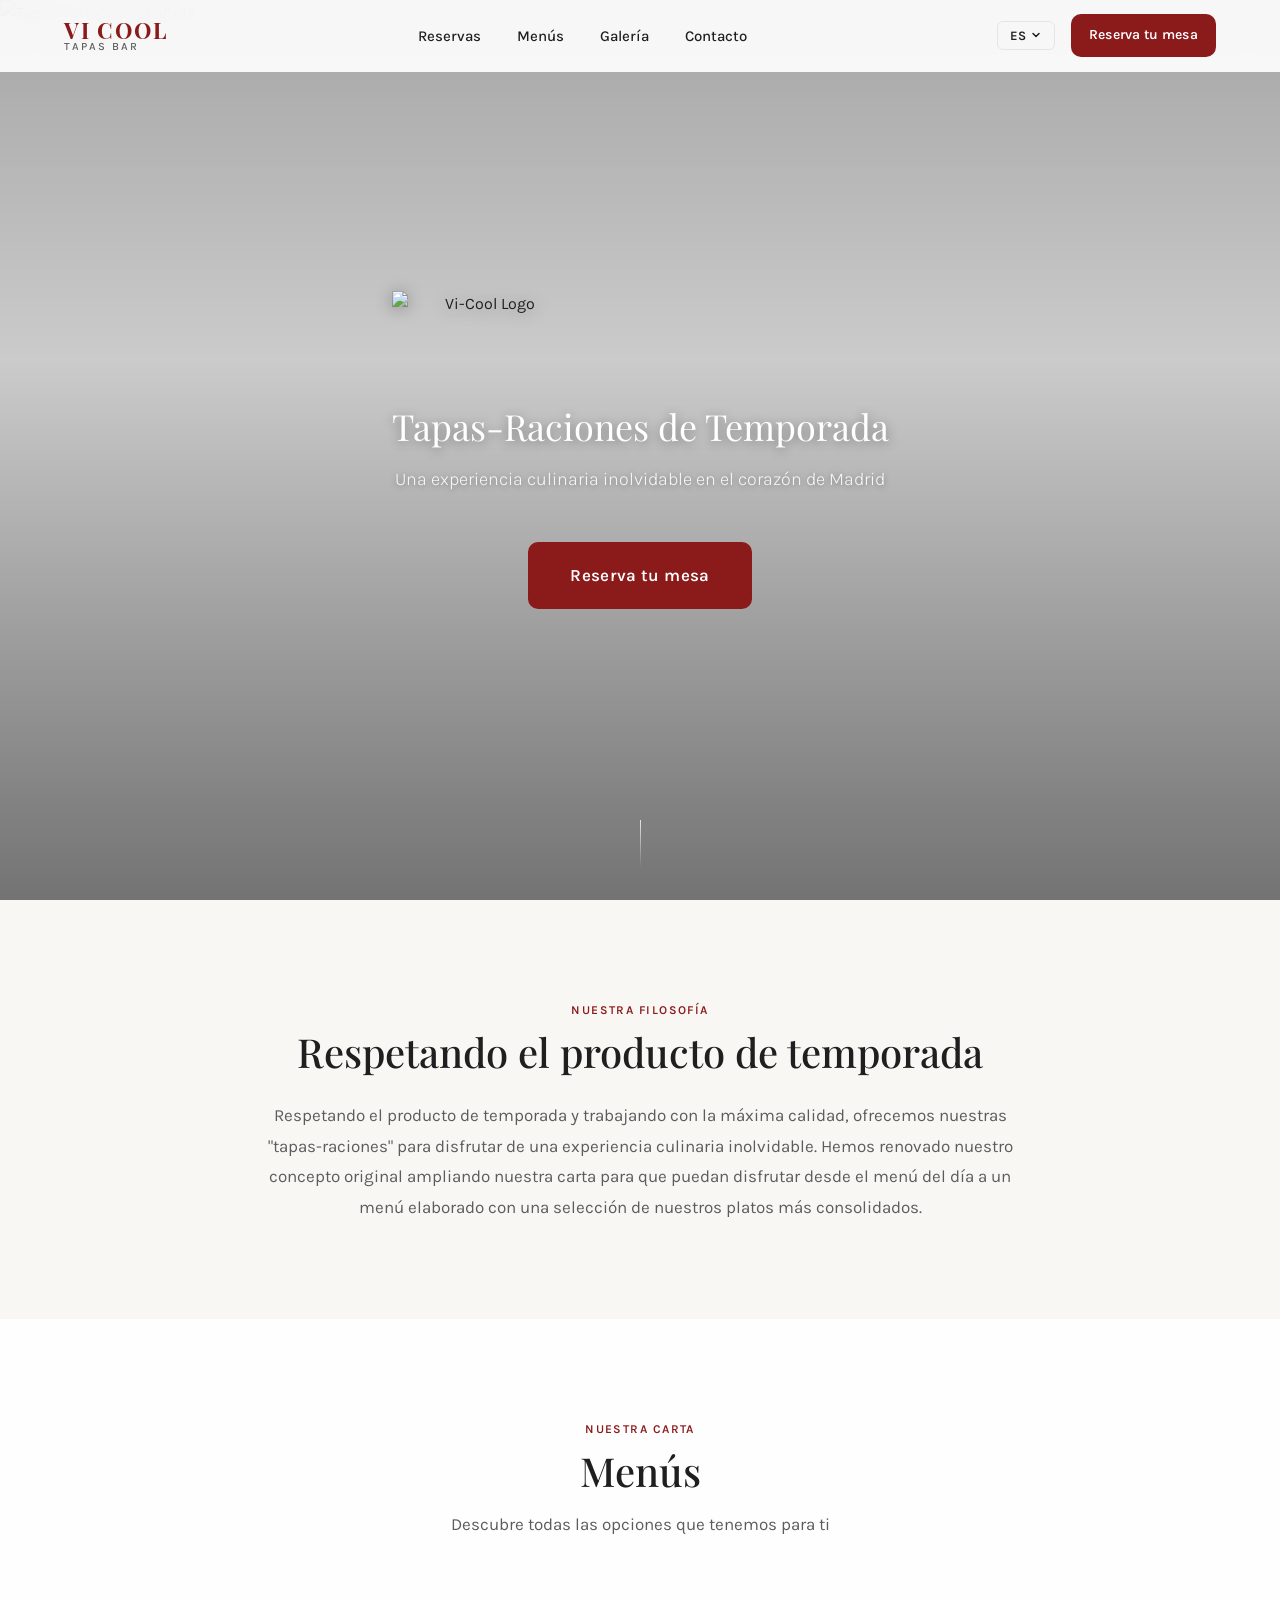
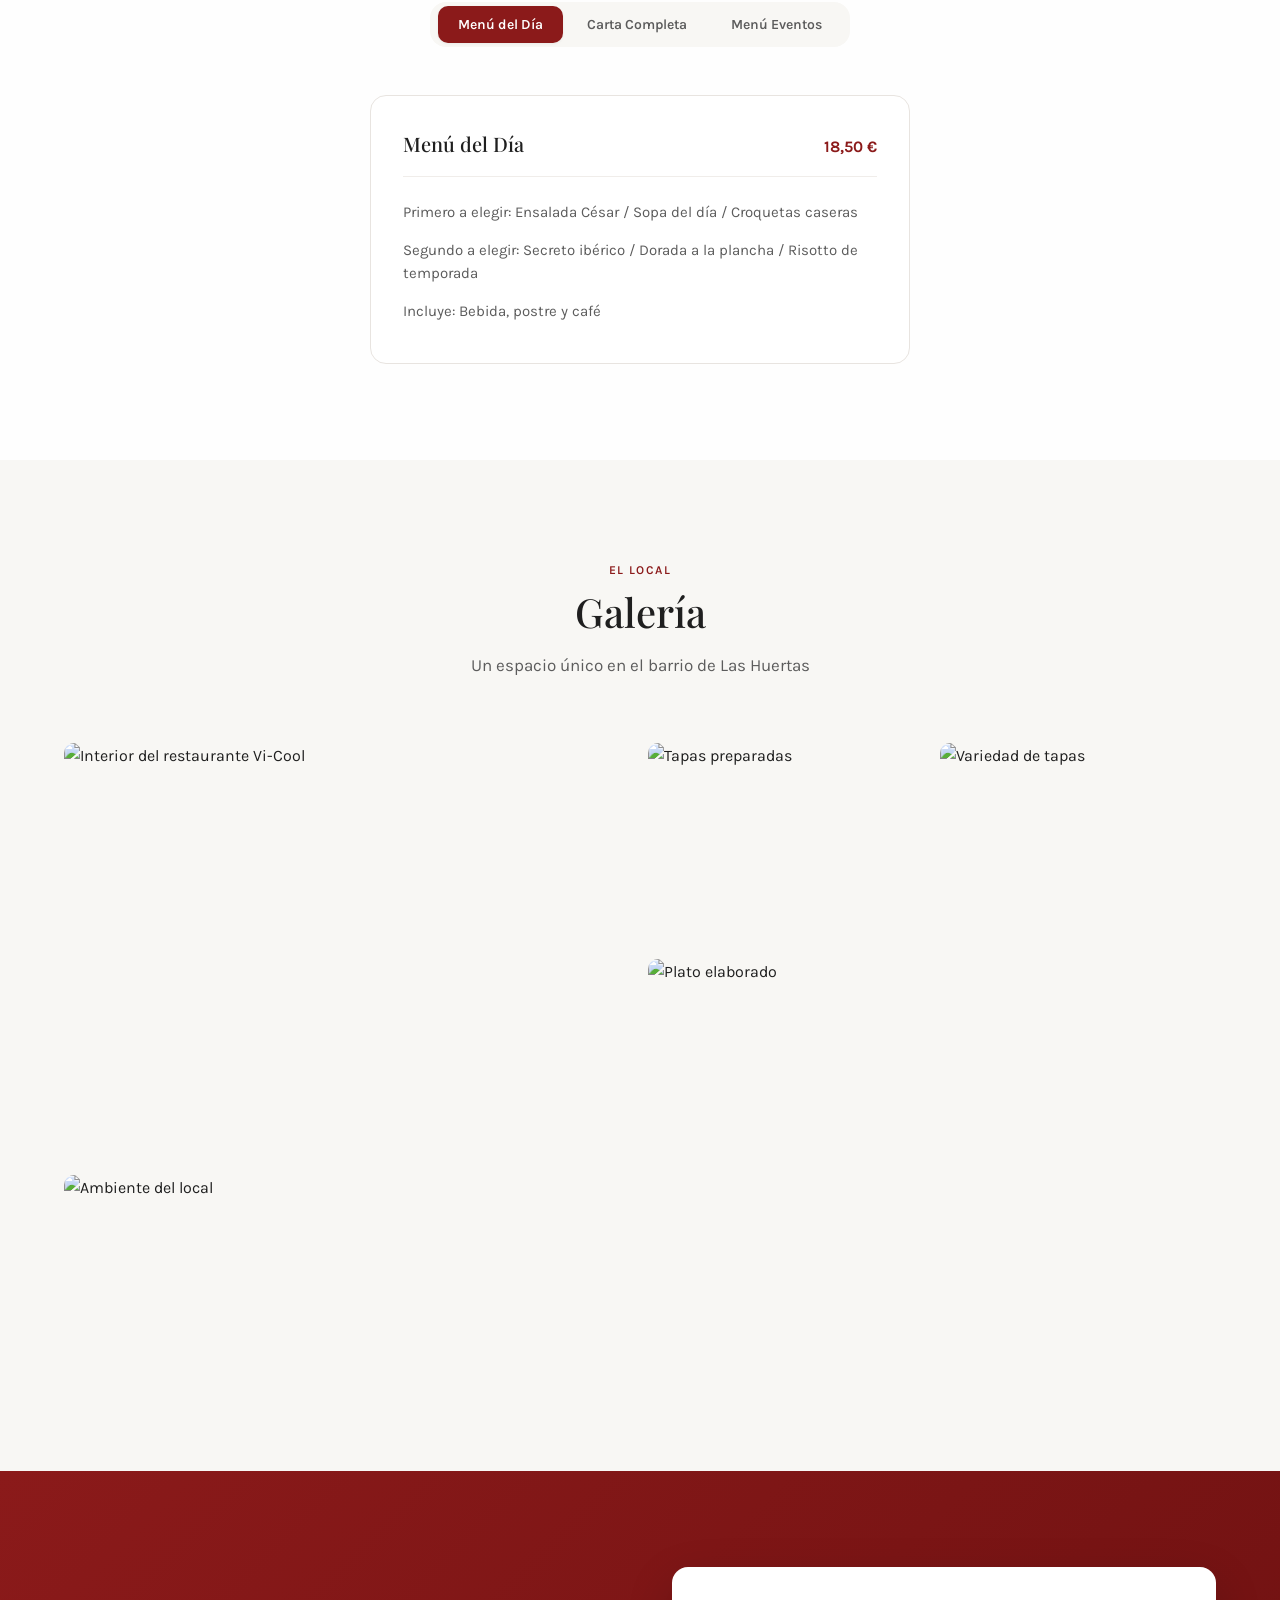
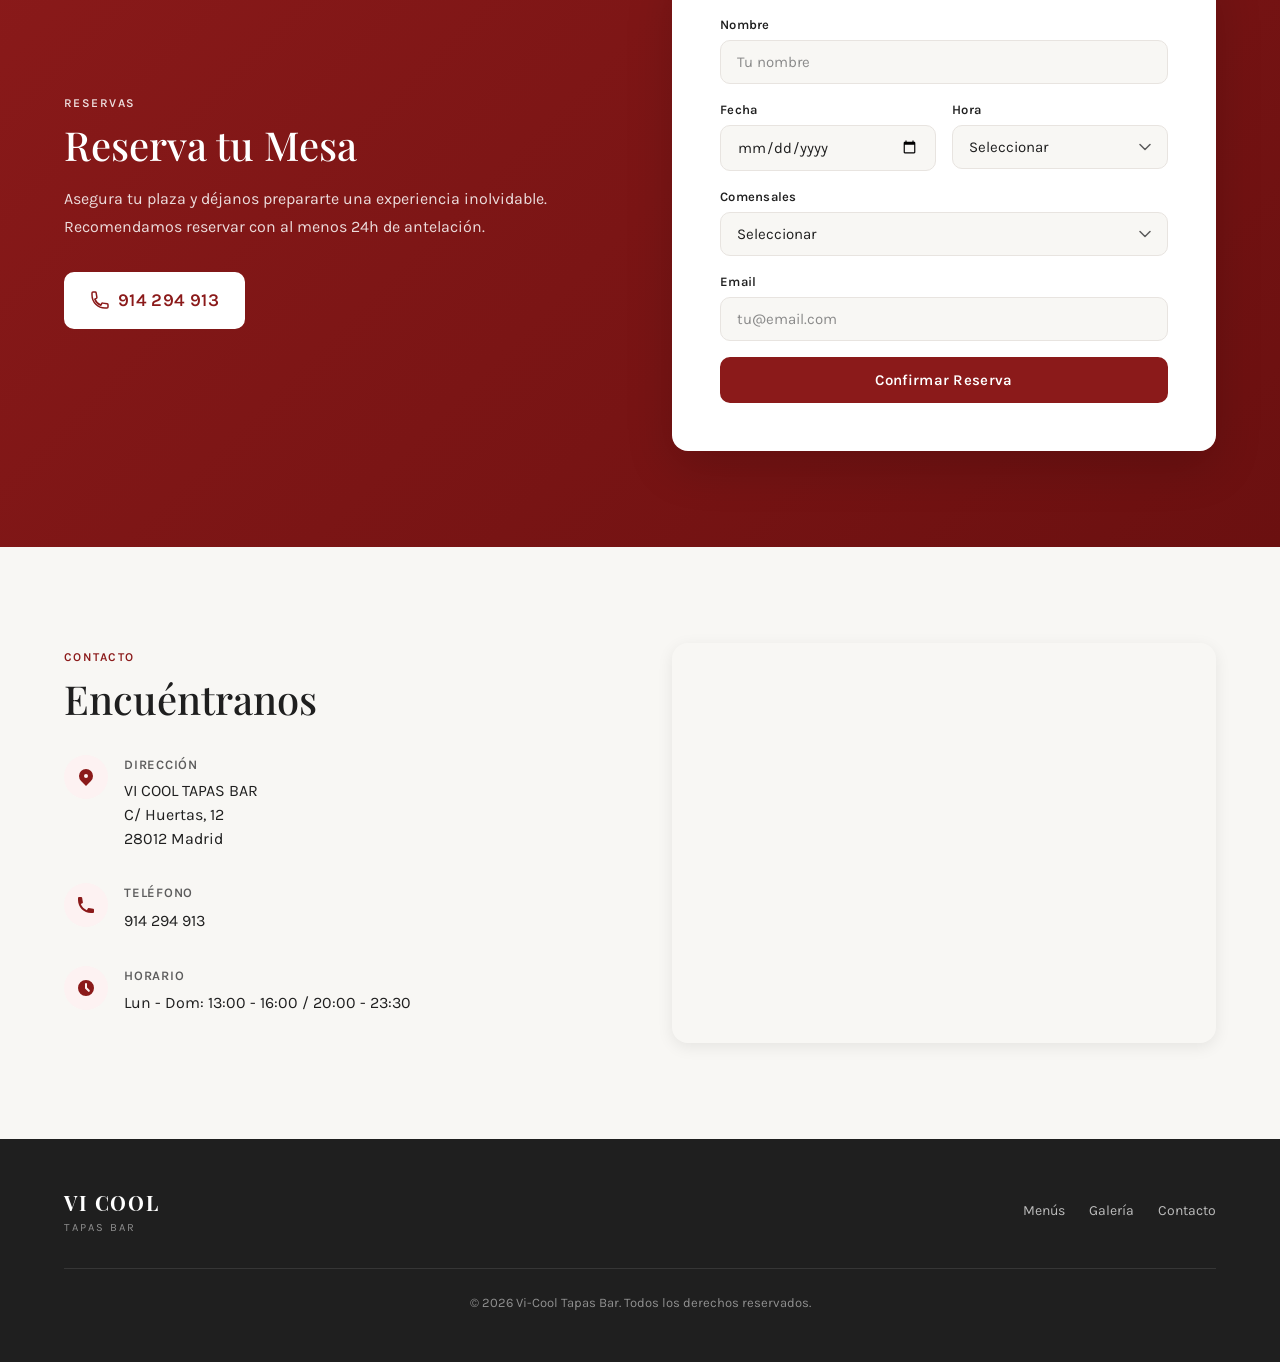
==== index.html @ d57faa55 "Add files via upload" ====
<!DOCTYPE html>
<html lang="es">
<head>
    <meta charset="UTF-8">
    <meta name="viewport" content="width=device-width, initial-scale=1.0">
    <meta name="description" content="Vi-Cool Tapas Bar - Auténtica cocina española en el corazón de Madrid. Tapas-raciones de temporada con producto de máxima calidad.">
    <title>Vi-Cool Tapas Bar | Auténtica Cocina Española | Madrid</title>
    <link rel="preconnect" href="https://fonts.googleapis.com">
    <link rel="preconnect" href="https://fonts.gstatic.com" crossorigin>
    <link href="https://fonts.googleapis.com/css2?family=Karla:wght@300;400;500;600;700&family=Playfair+Display+SC:wght@400;700&family=Playfair+Display:ital,wght@0,400;0,500;0,600;1,400&display=swap" rel="stylesheet">
    <link rel="stylesheet" href="styles.css">
</head>
<body>
    <header class="header" id="header">
        <nav class="nav">
            <a href="#inicio" class="nav__logo" aria-label="Vi-Cool Tapas Bar - Inicio">
                <span class="nav__logo-text">VI COOL</span>
                <span class="nav__logo-sub">Tapas Bar</span>
            </a>

            <ul class="nav__menu" id="navMenu" role="menubar">
                <li role="none"><a href="#reservas" class="nav__link" role="menuitem" data-i18n="nav.reservas">Reservas</a></li>
                <li role="none"><a href="#menus" class="nav__link" role="menuitem" data-i18n="nav.menus">Menús</a></li>
                <li role="none"><a href="#galeria" class="nav__link" role="menuitem" data-i18n="nav.galeria">Galería</a></li>
                <li role="none"><a href="#contacto" class="nav__link" role="menuitem" data-i18n="nav.contacto">Contacto</a></li>
            </ul>

            <div class="nav__actions">
                <div class="lang-selector" id="langSelector">
                    <button class="lang-selector__btn" id="langBtn" aria-label="Cambiar idioma" aria-expanded="false">
                        <span id="currentLang">ES</span>
                        <svg class="lang-selector__arrow" width="12" height="12" viewBox="0 0 12 12" fill="none" aria-hidden="true">
                            <path d="M3 4.5L6 7.5L9 4.5" stroke="currentColor" stroke-width="1.5" stroke-linecap="round" stroke-linejoin="round"/>
                        </svg>
                    </button>
                    <ul class="lang-selector__dropdown" id="langDropdown" role="listbox">
                        <li><button class="lang-selector__option" data-lang="es" role="option" aria-selected="true">Español</button></li>
                        <li><button class="lang-selector__option" data-lang="en" role="option" aria-selected="false">English</button></li>
                    </ul>
                </div>
                <a href="#reservas" class="btn btn--primary btn--sm nav__cta" data-i18n="hero.cta">Reserva tu mesa</a>
            </div>

            <button class="nav__hamburger" id="hamburger" aria-label="Abrir menú" aria-expanded="false">
                <span class="nav__hamburger-line"></span>
                <span class="nav__hamburger-line"></span>
                <span class="nav__hamburger-line"></span>
            </button>
        </nav>
    </header>

    <main>
        <section class="hero" id="inicio">
            <div class="hero__media">
                <img src="https://images.unsplash.com/photo-1544025162-d76694265947?w=1920&q=80" alt="Tapas variadas española" class="hero__image" loading="eager">
                <div class="hero__overlay"></div>
            </div>
            <div class="hero__content">
                <img src="https://via.placeholder.com/180x80/FFFFFF/8B1A1A?text=VI+COOL" alt="Vi-Cool Logo" class="hero__logo" width="180" height="80">
                <h1 class="hero__title" data-i18n="hero.title">Tapas-Raciones de Temporada</h1>
                <p class="hero__subtitle" data-i18n="hero.subtitle">Una experiencia culinaria inolvidable en el corazón de Madrid</p>
                <a href="#reservas" class="btn btn--primary btn--lg hero__cta" data-i18n="hero.cta">
                    Reserva tu mesa
                    <svg width="20" height="20" viewBox="0 0 20 20" fill="none" aria-hidden="true">
                        <path d="M4 10H16M16 10L11 5M16 10L11 15" stroke="currentColor" stroke-width="1.5" stroke-linecap="round" stroke-linejoin="round"/>
                    </svg>
                </a>
            </div>
            <div class="hero__scroll" aria-hidden="true">
                <span class="hero__scroll-line"></span>
            </div>
        </section>

        <section class="filosofia" id="filosofia">
            <div class="container">
                <div class="filosofia__content">
                    <span class="section-tag" data-i18n="filosofia.tag">Nuestra Filosofía</span>
                    <h2 class="section-title filosofia__title" data-i18n="filosofia.title">Respetando el producto de temporada</h2>
                    <p class="filosofia__text" data-i18n="filosofia.text">
                        Respetando el producto de temporada y trabajando con la máxima calidad, ofrecemos nuestras "tapas-raciones" para disfrutar de una experiencia culinaria inolvidable. Hemos renovado nuestro concepto original ampliando nuestra carta para que puedan disfrutar desde el menú del día a un menú elaborado con una selección de nuestros platos más consolidados.
                    </p>
                </div>
            </div>
        </section>

        <section class="menus" id="menus">
            <div class="container">
                <div class="section-header">
                    <span class="section-tag" data-i18n="menus.tag">Nuestra Carta</span>
                    <h2 class="section-title" data-i18n="menus.title">Menús</h2>
                    <p class="section-subtitle" data-i18n="menus.subtitle">Descubre todas las opciones que tenemos para ti</p>
                </div>

                <div class="menus__tabs" role="tablist">
                    <button class="menus__tab is-active" data-tab="dia" role="tab" aria-selected="true" data-i18n="menus.tab.dia">Menú del Día</button>
                    <button class="menus__tab" data-tab="carta" role="tab" aria-selected="false" data-i18n="menus.tab.carta">Carta Completa</button>
                    <button class="menus__tab" data-tab="eventos" role="tab" aria-selected="false" data-i18n="menus.tab.eventos">Menú Eventos</button>
                </div>

                <div class="menus__content">
                    <div class="menus__panel is-active" id="panel-dia" role="tabpanel">
                        <div class="menus__grid">
                            <article class="menu-card reveal">
                                <div class="menu-card__header">
                                    <h3 class="menu-card__title">Menú del Día</h3>
                                    <span class="menu-card__price">18,50 €</span>
                                </div>
                                <ul class="menu-card__list">
                                    <li>Primero a elegir: Ensalada César / Sopa del día / Croquetas caseras</li>
                                    <li>Segundo a elegir: Secreto ibérico / Dorada a la plancha / Risotto de temporada</li>
                                    <li>Incluye: Bebida, postre y café</li>
                                </ul>
                            </article>
                        </div>
                    </div>

                    <div class="menus__panel" id="panel-carta" role="tabpanel">
                        <div class="menus__grid menus__grid--cols">
                            <article class="menu-card reveal">
                                <div class="menu-card__header">
                                    <h3 class="menu-card__title">Tapas Clásicas</h3>
                                </div>
                                <ul class="menu-card__list">
                                    <li><span>Patatas Bravas</span><span>6,50 €</span></li>
                                    <li><span>Tortilla Española</span><span>7,00 €</span></li>
                                    <li><span>Croquetas de Jamón</span><span>8,00 €</span></li>
                                    <li><span>Calamares a la Romana</span><span>9,50 €</span></li>
                                </ul>
                            </article>
                            <article class="menu-card reveal">
                                <div class="menu-card__header">
                                    <h3 class="menu-card__title">Tapas-Raciones</h3>
                                </div>
                                <ul class="menu-card__list">
                                    <li><span>Secreto Ibérico a la Brasa</span><span>14,50 €</span></li>
                                    <li><span>Pulpo a la Gallega</span><span>16,00 €</span></li>
                                    <li><span>Carrillera al Vino Tinto</span><span>13,50 €</span></li>
                                    <li><span>Steak Tartare</span><span>15,00 €</span></li>
                                </ul>
                            </article>
                        </div>
                    </div>

                    <div class="menus__panel" id="panel-eventos" role="tabpanel">
                        <div class="menus__grid">
                            <article class="menu-card reveal menu-card--feature">
                                <div class="menu-card__header">
                                    <h3 class="menu-card__title">Menú para Eventos</h3>
                                    <span class="menu-card__price">Desde 35 €</span>
                                </div>
                                <p class="menu-card__desc">Diseñamos menús personalizados para celebraciones, empresas y eventos privados. Consulta nuestras opciones.</p>
                                <a href="#contacto" class="btn btn--outline btn--sm" data-i18n="menus.contact">Consultar</a>
                            </article>
                        </div>
                    </div>
                </div>
            </div>
        </section>

        <section class="galeria" id="galeria">
            <div class="container">
                <div class="section-header">
                    <span class="section-tag" data-i18n="galeria.tag">El Local</span>
                    <h2 class="section-title" data-i18n="galeria.title">Galería</h2>
                    <p class="section-subtitle" data-i18n="galeria.subtitle">Un espacio único en el barrio de Las Huertas</p>
                </div>

                <div class="galeria__grid">
                    <div class="galeria__item galeria__item--lg reveal">
                        <img src="https://images.unsplash.com/photo-1517248135467-4c7edcad34c4?w=800&q=80" alt="Interior del restaurante Vi-Cool" loading="lazy">
                    </div>
                    <div class="galeria__item reveal">
                        <img src="https://images.unsplash.com/photo-1546039907-7fa05f864c02?w=600&q=80" alt="Tapas preparadas" loading="lazy">
                    </div>
                    <div class="galeria__item reveal">
                        <img src="https://images.unsplash.com/photo-1559339352-11d035aa65de?w=600&q=80" alt="Variedad de tapas" loading="lazy">
                    </div>
                    <div class="galeria__item reveal">
                        <img src="https://images.unsplash.com/photo-1565958011703-44f9829ba187?w=600&q=80" alt="Plato elaborado" loading="lazy">
                    </div>
                    <div class="galeria__item galeria__item--wide reveal">
                        <img src="https://images.unsplash.com/photo-1414235077428-338989a2e8c0?w=1000&q=80" alt="Ambiente del local" loading="lazy">
                    </div>
                </div>
            </div>
        </section>



        <section class="reservas" id="reservas">
            <div class="container">
                <div class="reservas__wrapper">
                    <div class="reservas__info">
                        <span class="section-tag section-tag--light" data-i18n="reservas.tag">Reservas</span>
                        <h2 class="section-title section-title--light" data-i18n="reservas.title">Reserva tu Mesa</h2>
                        <p class="reservas__desc" data-i18n="reservas.desc">Asegura tu plaza y déjanos prepararte una experiencia inolvidable. Recomendamos reservar con al menos 24h de antelación.</p>
                        <a href="tel:+34914294913" class="btn btn--white reservas__phone">
                            <svg width="20" height="20" viewBox="0 0 20 20" fill="none" aria-hidden="true">
                                <path d="M2 3a1 1 0 011-1h2.153a1 1 0 01.986.836l.74 4.435a1 1 0 01-.54 1.06l-1.548.773a11.037 11.037 0 006.105 6.105l.774-1.548a1 1 0 011.059-.54l4.435.74a1 1 0 01.836.986V17a1 1 0 01-1 1h-2C7.82 18 2 12.18 2 5V3z" stroke="currentColor" stroke-width="1.5" stroke-linecap="round" stroke-linejoin="round"/>
                            </svg>
                            <span>914 294 913</span>
                        </a>
                    </div>
                    <form class="reservas__form" id="reservasForm" novalidate>
                        <div class="form-group">
                            <label for="resNombre" class="form-label" data-i18n="form.nombre">Nombre</label>
                            <input type="text" id="resNombre" class="form-input" placeholder="Tu nombre" required>
                        </div>
                        <div class="form-row">
                            <div class="form-group">
                                <label for="resFecha" class="form-label" data-i18n="form.fecha">Fecha</label>
                                <input type="date" id="resFecha" class="form-input" required>
                            </div>
                            <div class="form-group">
                                <label for="resHora" class="form-label" data-i18n="form.hora">Hora</label>
                                <select id="resHora" class="form-input" required>
                                    <option value="" data-i18n="form.horaSelect">Seleccionar</option>
                                    <option value="13:00">13:00</option>
                                    <option value="14:00">14:00</option>
                                    <option value="15:00">15:00</option>
                                    <option value="20:00">20:00</option>
                                    <option value="21:00">21:00</option>
                                    <option value="22:00">22:00</option>
                                </select>
                            </div>
                        </div>
                        <div class="form-group">
                            <label for="resComensales" class="form-label" data-i18n="form.comensales">Comensales</label>
                            <select id="resComensales" class="form-input" required>
                                <option value="" data-i18n="form.comensalesSelect">Seleccionar</option>
                                <option value="1">1 persona</option>
                                <option value="2">2 personas</option>
                                <option value="3">3 personas</option>
                                <option value="4">4 personas</option>
                                <option value="5">5 personas</option>
                                <option value="6">6 personas</option>
                                <option value="7+">7+ personas</option>
                            </select>
                        </div>
                        <div class="form-group">
                            <label for="resEmail" class="form-label" data-i18n="form.email">Email</label>
                            <input type="email" id="resEmail" class="form-input" placeholder="tu@email.com" required>
                        </div>
                        <button type="submit" class="btn btn--primary btn--full" data-i18n="form.enviar">Confirmar Reserva</button>
                    </form>
                </div>
            </div>
        </section>

        <section class="contacto" id="contacto">
            <div class="container">
                <div class="contacto__grid">
                    <div class="contacto__info">
                        <span class="section-tag" data-i18n="contacto.tag">Contacto</span>
                        <h2 class="section-title" data-i18n="contacto.title">Encuéntranos</h2>
                        <div class="contacto__details">
                            <div class="contacto__item">
                                <div class="contacto__icon" aria-hidden="true">
                                    <svg width="20" height="20" viewBox="0 0 20 20" fill="none" aria-hidden="true">
                                        <path fill-rule="evenodd" d="M5.05 4.05a7 7 0 119.9 9.9L10 18.9l-4.95-4.95a7 7 0 010-9.9zM10 11a2 2 0 100-4 2 2 0 000 4z" clip-rule="evenodd" fill="currentColor"/>
                                    </svg>
                                </div>
                                <div>
                                    <p class="contacto__label" data-i18n="contacto.direccionLabel">Dirección</p>
                                    <p class="contacto__text">VI COOL TAPAS BAR<br>C/ Huertas, 12<br>28012 Madrid</p>
                                </div>
                            </div>
                            <div class="contacto__item">
                                <div class="contacto__icon" aria-hidden="true">
                                    <svg width="20" height="20" viewBox="0 0 20 20" fill="none" aria-hidden="true">
                                        <path d="M2 3a1 1 0 011-1h2.153a1 1 0 01.986.836l.74 4.435a1 1 0 01-.54 1.06l-1.548.773a11.037 11.037 0 006.105 6.105l.774-1.548a1 1 0 011.059-.54l4.435.74a1 1 0 01.836.986V17a1 1 0 01-1 1h-2C7.82 18 2 12.18 2 5V3z" fill="currentColor"/>
                                    </svg>
                                </div>
                                <div>
                                    <p class="contacto__label" data-i18n="contacto.telefonoLabel">Teléfono</p>
                                    <a href="tel:+34914294913" class="contacto__text contacto__link">914 294 913</a>
                                </div>
                            </div>
                            <div class="contacto__item">
                                <div class="contacto__icon" aria-hidden="true">
                                    <svg width="20" height="20" viewBox="0 0 20 20" fill="none" aria-hidden="true">
                                        <path fill-rule="evenodd" d="M10 18a8 8 0 100-16 8 8 0 000 16zm1-12a1 1 0 10-2 0v4a1 1 0 00.293.707l2.828 2.829a1 1 0 101.415-1.415L11 9.586V6z" clip-rule="evenodd" fill="currentColor"/>
                                    </svg>
                                </div>
                                <div>
                                    <p class="contacto__label" data-i18n="contacto.horarioLabel">Horario</p>
                                    <p class="contacto__text" data-i18n="contacto.horario">Lun - Dom: 13:00 - 16:00 / 20:00 - 23:30</p>
                                </div>
                            </div>
                        </div>
                    </div>
                    <div class="contacto__map">
                        <iframe
                            src="https://www.google.com/maps/embed?pb=!1m18!1m12!1m3!1d3037.6!2d-3.6965!3d40.4189!2m3!1f0!2f0!3f0!3m2!1i1024!2i768!4f13.1!3m3!1m2!1s0x0%3A0x0!2zNDDCsDI1JzA4LjAiTiAzwrA0MSc0Ny40Ilc!5e0!3m2!1ses!2ses!4v1"
                            width="100%"
                            height="100%"
                            style="border:0; border-radius: 12px;"
                            allowfullscreen=""
                            loading="lazy"
                            referrerpolicy="no-referrer-when-downgrade"
                            title="Ubicación Vi-Cool Tapas Bar"
                            class="contacto__map-frame">
                        </iframe>
                    </div>
                </div>
            </div>
        </section>
    </main>

    <footer class="footer">
        <div class="container">
            <div class="footer__content">
                <div class="footer__brand">
                    <span class="footer__logo">VI COOL</span>
                    <span class="footer__logo-sub">Tapas Bar</span>
                </div>
                <div class="footer__links">
                    <a href="#menus" class="footer__link" data-i18n="nav.menus">Menús</a>
                    <a href="#galeria" class="footer__link" data-i18n="nav.galeria">Galería</a>
                    <a href="#contacto" class="footer__link" data-i18n="nav.contacto">Contacto</a>
                </div>
            </div>
            <div class="footer__bottom">
                <p>&copy; 2026 Vi-Cool Tapas Bar. <span data-i18n="footer.rights">Todos los derechos reservados.</span></p>
            </div>
        </div>
    </footer>

    <div class="mobile-actions" id="mobileActions">
        <a href="tel:+34914294913" class="mobile-actions__btn mobile-actions__btn--call" aria-label="Llamar ahora">
            <svg width="22" height="22" viewBox="0 0 22 22" fill="none" aria-hidden="true">
                <path d="M2.75 3.667a1.833 1.833 0 011.833-1.834h2.75a1.833 1.833 0 011.74 1.26l.667 3.334a1.833 1.833 0 01-.962 2.01L7.41 9.104a9.17 9.17 0 004.49 4.49l.667-1.367a1.833 1.833 0 012.01-.962l3.333.667a1.833 1.833 0 011.26 1.74v2.75A1.833 1.833 0 0117.333 18.25h-1.833C8.477 18.25 2.75 12.523 2.75 5.5V3.667z" stroke="currentColor" stroke-width="1.5" stroke-linecap="round" stroke-linejoin="round"/>
            </svg>
            <span data-i18n="mobile.call">Llamar</span>
        </a>
        <a href="#reservas" class="mobile-actions__btn mobile-actions__btn--reserve" aria-label="Reservar mesa">
            <svg width="22" height="22" viewBox="0 0 22 22" fill="none" aria-hidden="true">
                <rect x="2.75" y="4.583" width="16.5" height="14.667" rx="2.75" stroke="currentColor" stroke-width="1.5"/>
                <path d="M2.75 8.25h16.5M7.333 2.75v3.667M14.667 2.75v3.667" stroke="currentColor" stroke-width="1.5" stroke-linecap="round"/>
            </svg>
            <span data-i18n="mobile.reserve">Reservar</span>
        </a>
    </div>

    <script src="script.js"></script>
</body>
</html>
---- styles.css ----
/* ========================================
   VI COOL TAPAS BAR - Design System
   ======================================== */

:root {
    --color-primary: #8B1A1A;
    --color-primary-hover: #6B1010;
    --color-primary-light: #FDF2F2;
    --color-accent: #A16207;
    --color-background: #FEFEFE;
    --color-surface: #F8F7F4;
    --color-surface-elevated: #FFFFFF;
    --color-foreground: #1F1F1F;
    --color-foreground-muted: #5C5C5C;
    --color-foreground-light: #8A8A8A;
    --color-border: #E8E4E0;
    --color-border-light: #F0EDEA;
    --color-white: #FFFFFF;

    --font-display: 'Playfair Display', serif;
    --font-display-sc: 'Playfair Display SC', serif;
    --font-body: 'Karla', sans-serif;

    --space-xs: 0.25rem;
    --space-sm: 0.5rem;
    --space-md: 1rem;
    --space-lg: 1.5rem;
    --space-xl: 2rem;
    --space-2xl: 3rem;
    --space-3xl: 4rem;
    --space-4xl: 6rem;

    --radius-sm: 6px;
    --radius-md: 10px;
    --radius-lg: 16px;
    --radius-xl: 24px;

    --shadow-sm: 0 1px 3px rgba(0, 0, 0, 0.06);
    --shadow-md: 0 4px 16px rgba(0, 0, 0, 0.08);
    --shadow-lg: 0 8px 32px rgba(0, 0, 0, 0.12);
    --shadow-xl: 0 16px 48px rgba(0, 0, 0, 0.16);

    --ease-out: cubic-bezier(0.23, 1, 0.32, 1);
    --ease-in-out: cubic-bezier(0.77, 0, 0.175, 1);
    --transition-base: 200ms var(--ease-out);
    --transition-smooth: 300ms var(--ease-out);

    --header-height: 72px;
    --container-max: 1200px;
}

/* ========================================
   RESET & BASE
   ======================================== */

*, *::before, *::after {
    box-sizing: border-box;
    margin: 0;
    padding: 0;
}

html {
    scroll-behavior: smooth;
    -webkit-text-size-adjust: 100%;
}

body {
    font-family: var(--font-body);
    font-size: 16px;
    line-height: 1.6;
    color: var(--color-foreground);
    background-color: var(--color-background);
    -webkit-font-smoothing: antialiased;
    -moz-osx-font-smoothing: grayscale;
    overflow-x: hidden;
}

img {
    max-width: 100%;
    height: auto;
    display: block;
}

a {
    color: inherit;
    text-decoration: none;
}

ul {
    list-style: none;
}

button {
    font-family: inherit;
    font-size: inherit;
    cursor: pointer;
    border: none;
    background: none;
    color: inherit;
}

/* ========================================
   UTILITIES
   ======================================== */

.container {
    width: 100%;
    max-width: var(--container-max);
    margin: 0 auto;
    padding: 0 var(--space-lg);
}

.section-tag {
    display: inline-block;
    font-family: var(--font-body);
    font-size: 0.75rem;
    font-weight: 600;
    letter-spacing: 0.12em;
    text-transform: uppercase;
    color: var(--color-primary);
    margin-bottom: var(--space-sm);
}

.section-tag--light {
    color: rgba(255, 255, 255, 0.85);
}

.section-title {
    font-family: var(--font-display);
    font-size: clamp(1.75rem, 4vw, 2.5rem);
    font-weight: 500;
    line-height: 1.2;
    color: var(--color-foreground);
    margin-bottom: var(--space-md);
}

.section-title--light {
    color: var(--color-white);
}

.section-subtitle {
    font-size: 1.0625rem;
    color: var(--color-foreground-muted);
    max-width: 520px;
}

.section-header {
    text-align: center;
    margin-bottom: var(--space-3xl);
}

.section-header .section-subtitle {
    margin: 0 auto;
}

/* ========================================
   BUTTONS
   ======================================== */

.btn {
    display: inline-flex;
    align-items: center;
    justify-content: center;
    gap: var(--space-sm);
    padding: 0.75rem 1.5rem;
    font-family: var(--font-body);
    font-size: 0.9375rem;
    font-weight: 600;
    letter-spacing: 0.02em;
    border-radius: var(--radius-md);
    transition: all var(--transition-smooth);
    white-space: nowrap;
    cursor: pointer;
    border: 2px solid transparent;
}

.btn:active {
    transform: scale(0.97);
}

.btn--primary {
    background-color: var(--color-primary);
    color: var(--color-white);
    border-color: var(--color-primary);
}

.btn--primary:hover {
    background-color: var(--color-primary-hover);
    border-color: var(--color-primary-hover);
    transform: translateY(-1px);
    box-shadow: var(--shadow-md);
}

.btn--outline {
    background-color: transparent;
    color: var(--color-primary);
    border-color: var(--color-primary);
}

.btn--outline:hover {
    background-color: var(--color-primary);
    color: var(--color-white);
}

.btn--white {
    background-color: var(--color-white);
    color: var(--color-primary);
    border-color: var(--color-white);
}

.btn--white:hover {
    background-color: var(--color-primary-light);
    transform: translateY(-1px);
    box-shadow: var(--shadow-md);
}

.btn--sm {
    padding: 0.5rem 1rem;
    font-size: 0.875rem;
}

.btn--lg {
    padding: 1rem 2rem;
    font-size: 1rem;
}

.btn--full {
    width: 100%;
}

/* ========================================
   HEADER & NAVIGATION
   ======================================== */

.header {
    position: fixed;
    top: 0;
    left: 0;
    right: 0;
    z-index: 1000;
    height: var(--header-height);
    background: rgba(254, 254, 254, 0.92);
    backdrop-filter: blur(16px);
    -webkit-backdrop-filter: blur(16px);
    border-bottom: 1px solid transparent;
    transition: all var(--transition-smooth);
}

.header.is-scrolled {
    border-bottom-color: var(--color-border);
    box-shadow: var(--shadow-sm);
}

.nav {
    display: flex;
    align-items: center;
    justify-content: space-between;
    height: 100%;
    max-width: var(--container-max);
    margin: 0 auto;
    padding: 0 var(--space-lg);
}

.nav__logo {
    display: flex;
    flex-direction: column;
    line-height: 1;
    transition: opacity var(--transition-base);
}

.nav__logo:hover {
    opacity: 0.85;
}

.nav__logo-text {
    font-family: var(--font-display-sc);
    font-size: 1.375rem;
    font-weight: 700;
    letter-spacing: 0.08em;
    color: var(--color-primary);
}

.nav__logo-sub {
    font-family: var(--font-body);
    font-size: 0.6875rem;
    font-weight: 500;
    letter-spacing: 0.18em;
    text-transform: uppercase;
    color: var(--color-foreground-muted);
}

.nav__menu {
    display: flex;
    align-items: center;
    gap: var(--space-xs);
}

.nav__link {
    display: block;
    padding: 0.5rem 1rem;
    font-size: 0.9375rem;
    font-weight: 500;
    color: var(--color-foreground);
    border-radius: var(--radius-sm);
    transition: all var(--transition-base);
    position: relative;
}

.nav__link::after {
    content: '';
    position: absolute;
    bottom: 2px;
    left: 1rem;
    right: 1rem;
    height: 2px;
    background: var(--color-primary);
    transform: scaleX(0);
    transform-origin: center;
    transition: transform var(--transition-smooth);
}

.nav__link:hover {
    color: var(--color-primary);
}

.nav__link:hover::after {
    transform: scaleX(1);
}

.nav__actions {
    display: flex;
    align-items: center;
    gap: var(--space-md);
}

.nav__cta {
    display: none;
}

.lang-selector {
    position: relative;
}

.lang-selector__btn {
    display: flex;
    align-items: center;
    gap: var(--space-xs);
    padding: 0.375rem 0.75rem;
    font-size: 0.8125rem;
    font-weight: 600;
    color: var(--color-foreground);
    border: 1px solid var(--color-border);
    border-radius: var(--radius-sm);
    transition: all var(--transition-base);
}

.lang-selector__btn:hover {
    border-color: var(--color-primary);
    color: var(--color-primary);
}

.lang-selector__arrow {
    transition: transform var(--transition-base);
}

.lang-selector.is-open .lang-selector__arrow {
    transform: rotate(180deg);
}

.lang-selector__dropdown {
    position: absolute;
    top: calc(100% + 4px);
    right: 0;
    min-width: 130px;
    background: var(--color-white);
    border: 1px solid var(--color-border);
    border-radius: var(--radius-md);
    box-shadow: var(--shadow-lg);
    padding: var(--space-xs);
    opacity: 0;
    visibility: hidden;
    transform: translateY(-8px);
    transition: all var(--transition-smooth);
}

.lang-selector.is-open .lang-selector__dropdown {
    opacity: 1;
    visibility: visible;
    transform: translateY(0);
}

.lang-selector__option {
    display: block;
    width: 100%;
    padding: 0.5rem 0.75rem;
    font-size: 0.875rem;
    text-align: left;
    border-radius: var(--radius-sm);
    transition: all var(--transition-base);
}

.lang-selector__option:hover {
    background-color: var(--color-primary-light);
    color: var(--color-primary);
}

.nav__hamburger {
    display: flex;
    flex-direction: column;
    justify-content: center;
    align-items: center;
    width: 44px;
    height: 44px;
    gap: 5px;
}

.nav__hamburger-line {
    display: block;
    width: 24px;
    height: 2px;
    background: var(--color-foreground);
    border-radius: 2px;
    transition: all var(--transition-smooth);
    transform-origin: center;
}

.nav__hamburger.is-active .nav__hamburger-line:nth-child(1) {
    transform: translateY(7px) rotate(45deg);
}

.nav__hamburger.is-active .nav__hamburger-line:nth-child(2) {
    opacity: 0;
    transform: scaleX(0);
}

.nav__hamburger.is-active .nav__hamburger-line:nth-child(3) {
    transform: translateY(-7px) rotate(-45deg);
}

/* ========================================
   HERO SECTION
   ======================================== */

.hero {
    position: relative;
    height: 100vh;
    min-height: 600px;
    display: flex;
    align-items: center;
    justify-content: center;
    overflow: hidden;
}

.hero__media {
    position: absolute;
    inset: 0;
}

.hero__image {
    width: 100%;
    height: 100%;
    object-fit: cover;
    animation: heroZoom 20s ease-out forwards;
}

@keyframes heroZoom {
    from { transform: scale(1.08); }
    to { transform: scale(1); }
}

.hero__overlay {
    position: absolute;
    inset: 0;
    background: linear-gradient(
        to bottom,
        rgba(0, 0, 0, 0.35) 0%,
        rgba(0, 0, 0, 0.2) 40%,
        rgba(0, 0, 0, 0.55) 100%
    );
}

.hero__content {
    position: relative;
    z-index: 2;
    text-align: center;
    padding: var(--space-xl);
    max-width: 680px;
    animation: heroFadeIn 1s var(--ease-out) 0.3s both;
}

@keyframes heroFadeIn {
    from {
        opacity: 0;
        transform: translateY(24px);
    }
    to {
        opacity: 1;
        transform: translateY(0);
    }
}

.hero__logo {
    margin-bottom: var(--space-xl);
    filter: drop-shadow(0 2px 8px rgba(0, 0, 0, 0.3));
}

.hero__title {
    font-family: var(--font-display);
    font-size: clamp(1.5rem, 4vw, 2.25rem);
    font-weight: 400;
    color: var(--color-white);
    margin-bottom: var(--space-md);
    text-shadow: 0 2px 12px rgba(0, 0, 0, 0.4);
    line-height: 1.3;
}

.hero__subtitle {
    font-size: 1.125rem;
    color: rgba(255, 255, 255, 0.9);
    margin-bottom: var(--space-2xl);
    font-weight: 300;
    text-shadow: 0 1px 6px rgba(0, 0, 0, 0.4);
}

.hero__cta {
    padding: 1.125rem 2.5rem;
    font-size: 1.0625rem;
}

.hero__scroll {
    position: absolute;
    bottom: 2rem;
    left: 50%;
    transform: translateX(-50%);
    z-index: 2;
    animation: fadeInUp 1s var(--ease-out) 1.2s both;
}

@keyframes fadeInUp {
    from {
        opacity: 0;
        transform: translateX(-50%) translateY(16px);
    }
    to {
        opacity: 1;
        transform: translateX(-50%) translateY(0);
    }
}

.hero__scroll-line {
    display: block;
    width: 1px;
    height: 48px;
    background: linear-gradient(to bottom, rgba(255,255,255,0.8), transparent);
    animation: scrollPulse 2s ease-in-out infinite;
}

@keyframes scrollPulse {
    0%, 100% { opacity: 0.4; transform: scaleY(0.6); }
    50% { opacity: 1; transform: scaleY(1); }
}

/* ========================================
   FILOSOFÍA SECTION
   ======================================== */

.filosofia {
    padding: var(--space-4xl) 0;
    background: var(--color-surface);
}

.filosofia__content {
    max-width: 760px;
    margin: 0 auto;
    text-align: center;
}

.filosofia__title {
    margin-bottom: var(--space-lg);
}

.filosofia__text {
    font-size: 1.0625rem;
    line-height: 1.8;
    color: var(--color-foreground-muted);
}

/* ========================================
   MENUS SECTION
   ======================================== */

.menus {
    padding: var(--space-4xl) 0;
    background: var(--color-background);
}

.menus__tabs {
    display: flex;
    justify-content: center;
    gap: var(--space-xs);
    margin-bottom: var(--space-2xl);
    background: var(--color-surface);
    padding: var(--space-xs);
    border-radius: var(--radius-lg);
    max-width: 420px;
    margin-left: auto;
    margin-right: auto;
}

.menus__tab {
    padding: 0.625rem 1.25rem;
    font-size: 0.875rem;
    font-weight: 600;
    color: var(--color-foreground-muted);
    border-radius: var(--radius-md);
    transition: all var(--transition-smooth);
}

.menus__tab:hover {
    color: var(--color-foreground);
}

.menus__tab.is-active {
    background: var(--color-primary);
    color: var(--color-white);
    box-shadow: var(--shadow-sm);
}

.menus__panel {
    display: none;
    animation: fadeInPanel 400ms var(--ease-out);
}

.menus__panel.is-active {
    display: block;
}

@keyframes fadeInPanel {
    from { opacity: 0; transform: translateY(8px); }
    to { opacity: 1; transform: translateY(0); }
}

.menus__grid {
    max-width: 540px;
    margin: 0 auto;
}

.menus__grid--cols {
    display: grid;
    grid-template-columns: 1fr 1fr;
    gap: var(--space-lg);
    max-width: 800px;
}

.menu-card {
    background: var(--color-white);
    border: 1px solid var(--color-border);
    border-radius: var(--radius-lg);
    padding: var(--space-xl);
    transition: all var(--transition-smooth);
}

.menu-card:hover {
    box-shadow: var(--shadow-md);
    transform: translateY(-2px);
}

.menu-card__header {
    display: flex;
    justify-content: space-between;
    align-items: baseline;
    margin-bottom: var(--space-md);
    padding-bottom: var(--space-md);
    border-bottom: 1px solid var(--color-border-light);
}

.menu-card__title {
    font-family: var(--font-display);
    font-size: 1.25rem;
    font-weight: 500;
    color: var(--color-foreground);
}

.menu-card__price {
    font-family: var(--font-body);
    font-size: 1rem;
    font-weight: 700;
    color: var(--color-primary);
}

.menu-card__list li {
    display: flex;
    justify-content: space-between;
    align-items: baseline;
    padding: var(--space-sm) 0;
    font-size: 0.9375rem;
    color: var(--color-foreground-muted);
    line-height: 1.5;
}

.menu-card__list li span:first-child {
    padding-right: var(--space-md);
}

.menu-card__list li span:last-child {
    font-weight: 600;
    color: var(--color-foreground);
    white-space: nowrap;
}

.menu-card__desc {
    font-size: 0.9375rem;
    color: var(--color-foreground-muted);
    margin-bottom: var(--space-lg);
}

.menu-card--feature {
    text-align: center;
    max-width: 480px;
    margin: 0 auto;
}

/* ========================================
   GALERÍA SECTION
   ======================================== */

.galeria {
    padding: var(--space-4xl) 0;
    background: var(--color-surface);
}

.galeria__grid {
    display: grid;
    grid-template-columns: repeat(4, 1fr);
    grid-auto-rows: 200px;
    gap: var(--space-md);
}

.galeria__item {
    overflow: hidden;
    border-radius: var(--radius-md);
    position: relative;
}

.galeria__item img {
    width: 100%;
    height: 100%;
    object-fit: cover;
    transition: transform 600ms var(--ease-out);
}

.galeria__item:hover img {
    transform: scale(1.05);
}

.galeria__item--lg {
    grid-column: span 2;
    grid-row: span 2;
}

.galeria__item--wide {
    grid-column: span 2;
}

/* ========================================
   RESERVAS SECTION
   ======================================== */

.reservas {
    padding: var(--space-4xl) 0;
    background: linear-gradient(135deg, var(--color-primary) 0%, #6B1010 100%);
}

.reservas__wrapper {
    display: grid;
    grid-template-columns: 1fr 1fr;
    gap: var(--space-3xl);
    align-items: center;
}

.reservas__desc {
    color: rgba(255, 255, 255, 0.85);
    font-size: 1rem;
    line-height: 1.7;
    margin-bottom: var(--space-xl);
}

.reservas__phone {
    display: inline-flex;
    align-items: center;
    gap: var(--space-sm);
    font-size: 1.125rem;
}

.reservas__form {
    background: var(--color-white);
    border-radius: var(--radius-lg);
    padding: var(--space-2xl);
    box-shadow: var(--shadow-xl);
}

.form-group {
    margin-bottom: var(--space-md);
}

.form-row {
    display: grid;
    grid-template-columns: 1fr 1fr;
    gap: var(--space-md);
}

.form-label {
    display: block;
    font-size: 0.8125rem;
    font-weight: 600;
    color: var(--color-foreground);
    margin-bottom: var(--space-xs);
    letter-spacing: 0.02em;
}

.form-input {
    width: 100%;
    padding: 0.75rem 1rem;
    font-family: var(--font-body);
    font-size: 0.9375rem;
    color: var(--color-foreground);
    background: var(--color-surface);
    border: 1px solid var(--color-border);
    border-radius: var(--radius-md);
    transition: all var(--transition-base);
    appearance: none;
    -webkit-appearance: none;
}

.form-input:focus {
    outline: none;
    border-color: var(--color-primary);
    box-shadow: 0 0 0 3px rgba(139, 26, 26, 0.1);
    background: var(--color-white);
}

.form-input::placeholder {
    color: var(--color-foreground-light);
}

select.form-input {
    background-image: url("data:image/svg+xml,%3Csvg width='12' height='8' viewBox='0 0 12 8' fill='none' xmlns='http://www.w3.org/2000/svg'%3E%3Cpath d='M1 1.5L6 6.5L11 1.5' stroke='%235C5C5C' stroke-width='1.5' stroke-linecap='round' stroke-linejoin='round'/%3E%3C/svg%3E");
    background-repeat: no-repeat;
    background-position: right 1rem center;
    padding-right: 2.5rem;
}

/* ========================================
   CONTACTO SECTION
   ======================================== */

.contacto {
    padding: var(--space-4xl) 0;
    background: var(--color-surface);
}

.contacto__grid {
    display: grid;
    grid-template-columns: 1fr 1fr;
    gap: var(--space-3xl);
    align-items: start;
}

.contacto__details {
    display: flex;
    flex-direction: column;
    gap: var(--space-xl);
    margin-top: var(--space-xl);
}

.contacto__item {
    display: flex;
    gap: var(--space-md);
}

.contacto__icon {
    display: flex;
    align-items: center;
    justify-content: center;
    width: 44px;
    height: 44px;
    min-width: 44px;
    background: var(--color-primary-light);
    color: var(--color-primary);
    border-radius: 50%;
}

.contacto__label {
    font-size: 0.8125rem;
    font-weight: 600;
    text-transform: uppercase;
    letter-spacing: 0.06em;
    color: var(--color-foreground-muted);
    margin-bottom: var(--space-xs);
}

.contacto__text {
    font-size: 1rem;
    color: var(--color-foreground);
    line-height: 1.5;
}

.contacto__link {
    transition: color var(--transition-base);
}

.contacto__link:hover {
    color: var(--color-primary);
}

.contacto__map {
    height: 400px;
    border-radius: var(--radius-lg);
    overflow: hidden;
    box-shadow: var(--shadow-md);
}

.contacto__map-frame {
    width: 100%;
    height: 100%;
}

/* ========================================
   FOOTER
   ======================================== */

.footer {
    padding: var(--space-2xl) 0;
    background: var(--color-foreground);
    color: var(--color-white);
}

.footer__content {
    display: flex;
    justify-content: space-between;
    align-items: center;
    padding-bottom: var(--space-xl);
    border-bottom: 1px solid rgba(255, 255, 255, 0.1);
}

.footer__logo {
    font-family: var(--font-display-sc);
    font-size: 1.25rem;
    font-weight: 700;
    letter-spacing: 0.08em;
}

.footer__logo-sub {
    font-size: 0.6875rem;
    letter-spacing: 0.18em;
    text-transform: uppercase;
    color: rgba(255, 255, 255, 0.5);
    display: block;
}

.footer__links {
    display: flex;
    gap: var(--space-lg);
}

.footer__link {
    font-size: 0.875rem;
    color: rgba(255, 255, 255, 0.7);
    transition: color var(--transition-base);
}

.footer__link:hover {
    color: var(--color-white);
}

.footer__bottom {
    padding-top: var(--space-lg);
    text-align: center;
    font-size: 0.8125rem;
    color: rgba(255, 255, 255, 0.5);
}

/* ========================================
   MOBILE ACTIONS (Fixed bottom bar)
   ======================================== */

.mobile-actions {
    position: fixed;
    bottom: 0;
    left: 0;
    right: 0;
    z-index: 900;
    display: none;
    background: var(--color-white);
    border-top: 1px solid var(--color-border);
    padding: var(--space-sm) var(--space-md);
    gap: var(--space-sm);
    box-shadow: 0 -4px 16px rgba(0, 0, 0, 0.08);
}

.mobile-actions__btn {
    display: flex;
    align-items: center;
    justify-content: center;
    gap: var(--space-sm);
    flex: 1;
    padding: 0.75rem;
    font-size: 0.875rem;
    font-weight: 600;
    border-radius: var(--radius-md);
    transition: all var(--transition-base);
}

.mobile-actions__btn:active {
    transform: scale(0.96);
}

.mobile-actions__btn--call {
    background: var(--color-surface);
    color: var(--color-foreground);
}

.mobile-actions__btn--reserve {
    background: var(--color-primary);
    color: var(--color-white);
}

/* ========================================
   SCROLL REVEAL ANIMATION
   ======================================== */

.reveal {
    opacity: 0;
    transform: translateY(24px);
    transition: opacity 600ms var(--ease-out), transform 600ms var(--ease-out);
}

.reveal.is-visible {
    opacity: 1;
    transform: translateY(0);
}

/* ========================================
   RESPONSIVE - TABLET
   ======================================== */

@media (max-width: 1024px) {
    .galeria__grid {
        grid-template-columns: repeat(2, 1fr);
    }

    .galeria__item--lg {
        grid-column: span 2;
        grid-row: span 1;
    }

    .galeria__item--wide {
        grid-column: span 2;
    }

    .reservas__wrapper {
        grid-template-columns: 1fr;
        max-width: 540px;
        margin: 0 auto;
    }

    .contacto__grid {
        grid-template-columns: 1fr;
    }

    .contacto__map {
        height: 300px;
    }
}

/* ========================================
   RESPONSIVE - MOBILE
   ======================================== */

@media (max-width: 768px) {
    :root {
        --header-height: 64px;
    }

    .nav__menu {
        position: fixed;
        top: var(--header-height);
        left: 0;
        right: 0;
        bottom: 0;
        background: var(--color-white);
        flex-direction: column;
        align-items: stretch;
        padding: var(--space-xl);
        gap: var(--space-xs);
        transform: translateX(100%);
        transition: transform 350ms var(--ease-in-out);
        overflow-y: auto;
    }

    .nav__menu.is-open {
        transform: translateX(0);
    }

    .nav__link {
        padding: 1rem;
        font-size: 1.125rem;
        border-bottom: 1px solid var(--color-border-light);
    }

    .nav__link::after {
        display: none;
    }

    .nav__actions {
        gap: var(--space-sm);
    }

    .nav__cta {
        display: none;
    }

    .nav__hamburger {
        display: flex;
    }

    .hero__content {
        padding: var(--space-lg);
    }

    .hero__title {
        font-size: 1.375rem;
    }

    .hero__subtitle {
        font-size: 1rem;
    }

    .menus__grid--cols {
        grid-template-columns: 1fr;
    }

    .galeria__grid {
        grid-template-columns: 1fr 1fr;
        grid-auto-rows: 160px;
    }

    .galeria__item--lg {
        grid-column: span 2;
    }

    .galeria__item--wide {
        grid-column: span 2;
    }

    .reservas__form {
        padding: var(--space-lg);
    }

    .form-row {
        grid-template-columns: 1fr;
    }

    .footer__content {
        flex-direction: column;
        gap: var(--space-lg);
        text-align: center;
    }

    .footer__links {
        flex-wrap: wrap;
        justify-content: center;
    }

    .mobile-actions {
        display: flex;
    }

    body {
        padding-bottom: 68px;
    }
}

@media (max-width: 480px) {
    .galeria__grid {
        grid-template-columns: 1fr;
    }

    .galeria__item--lg,
    .galeria__item--wide {
        grid-column: span 1;
    }

    .menus__tabs {
        flex-direction: column;
        max-width: 100%;
    }

    .menus__tab {
        text-align: center;
    }
}

/* ========================================
   REDUCED MOTION
   ======================================== */

@media (prefers-reduced-motion: reduce) {
    *, *::before, *::after {
        animation-duration: 0.01ms !important;
        animation-iteration-count: 1 !important;
        transition-duration: 0.01ms !important;
    }

    .reveal {
        opacity: 1;
        transform: none;
    }

    .hero__image {
        animation: none;
    }

    html {
        scroll-behavior: auto;
    }
}

/* ========================================
   FOCUS STYLES (Accessibility)
   ======================================== */

:focus-visible {
    outline: 2px solid var(--color-primary);
    outline-offset: 2px;
    border-radius: 2px;
}

.btn:focus-visible {
    outline-offset: 4px;
}

/* ========================================
   LANGUAGE SELECTOR - MOBILE ADJUST
   ======================================== */

@media (min-width: 769px) {
    .nav__cta {
        display: inline-flex;
    }

    .nav__hamburger {
        display: none;
    }
}
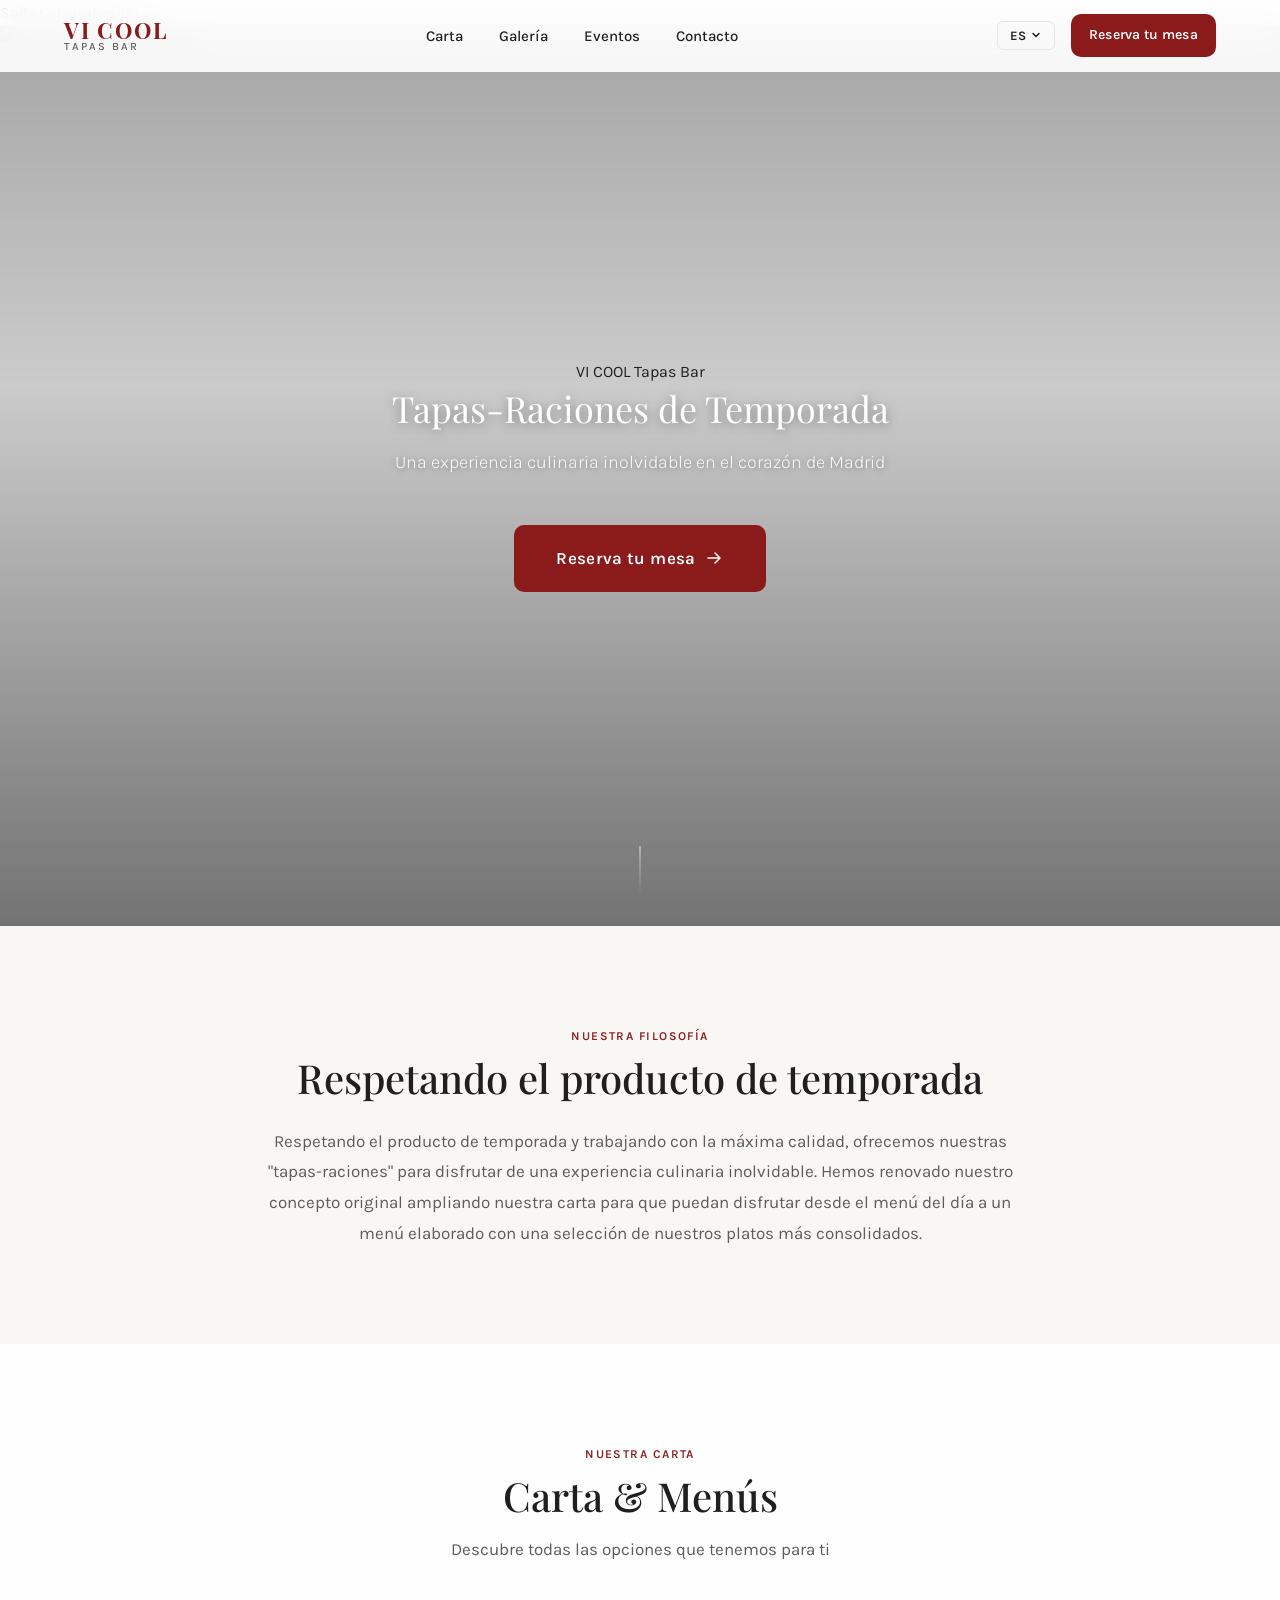
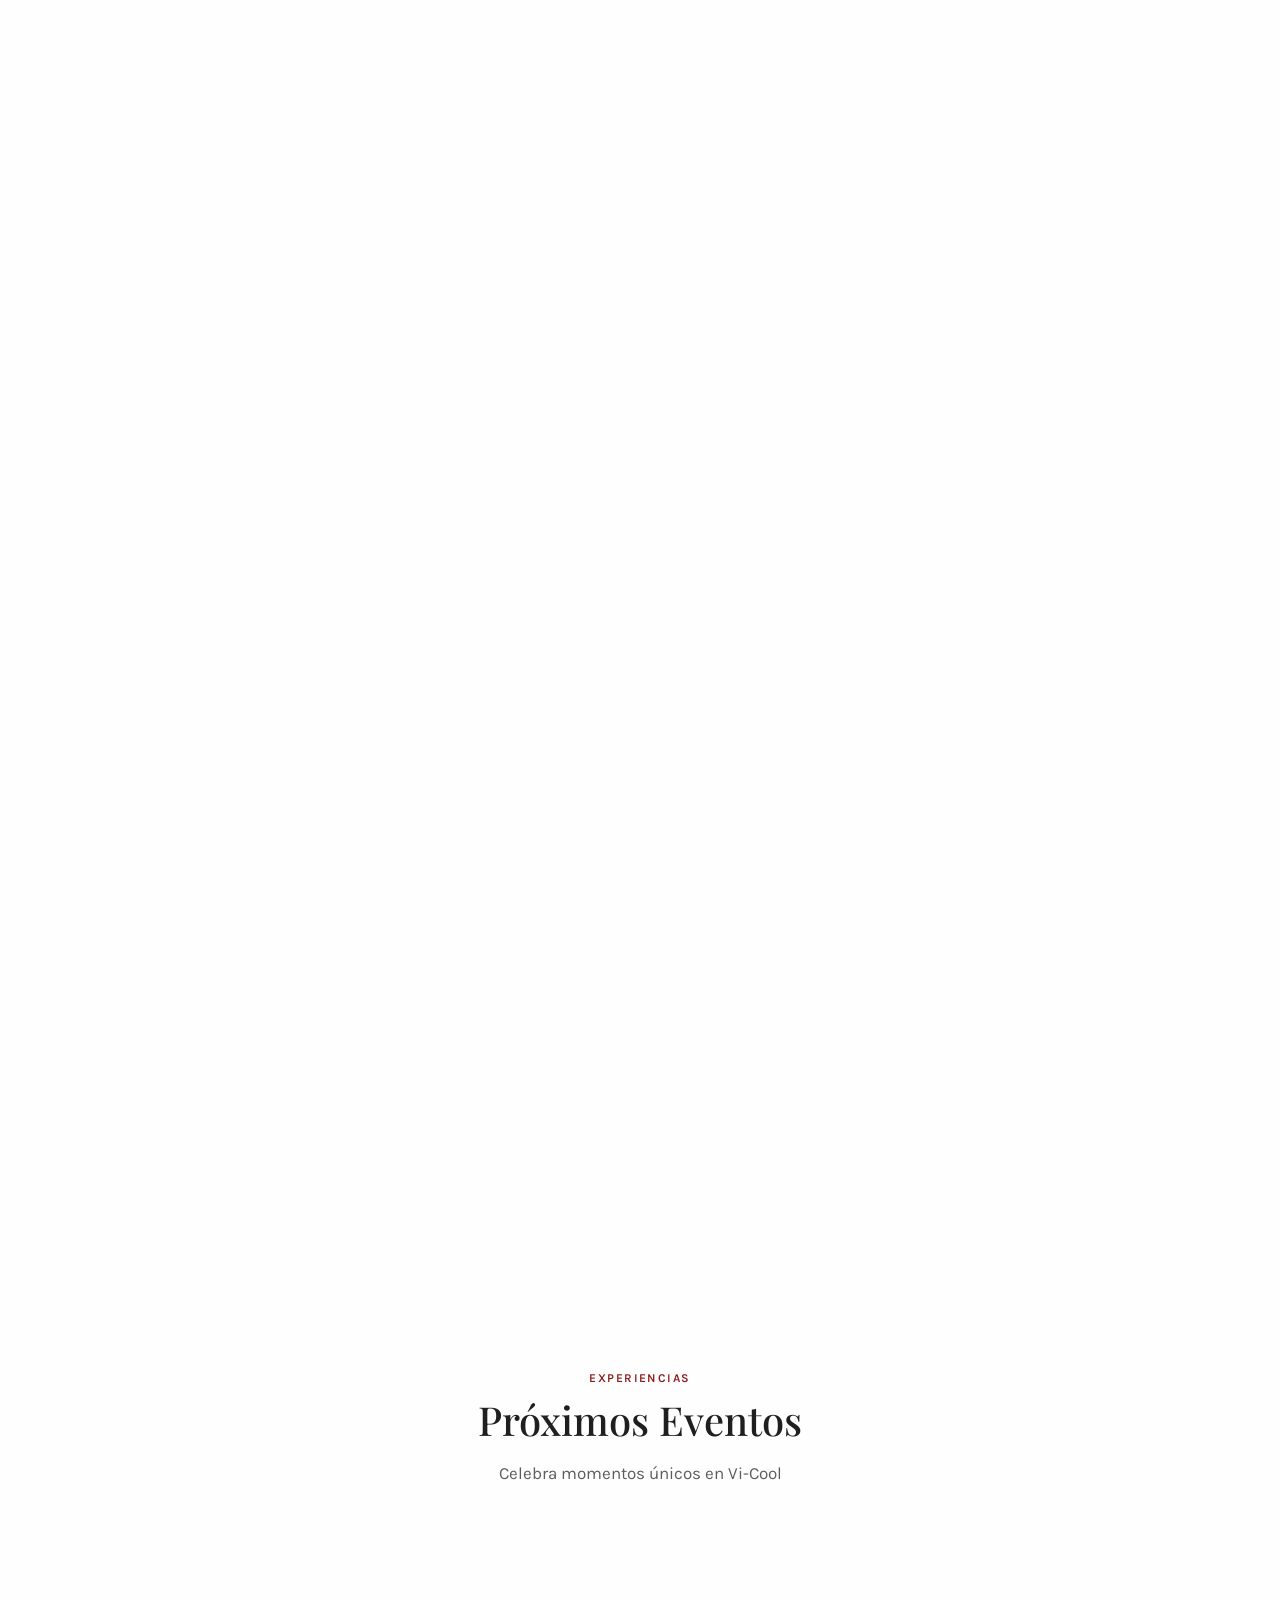
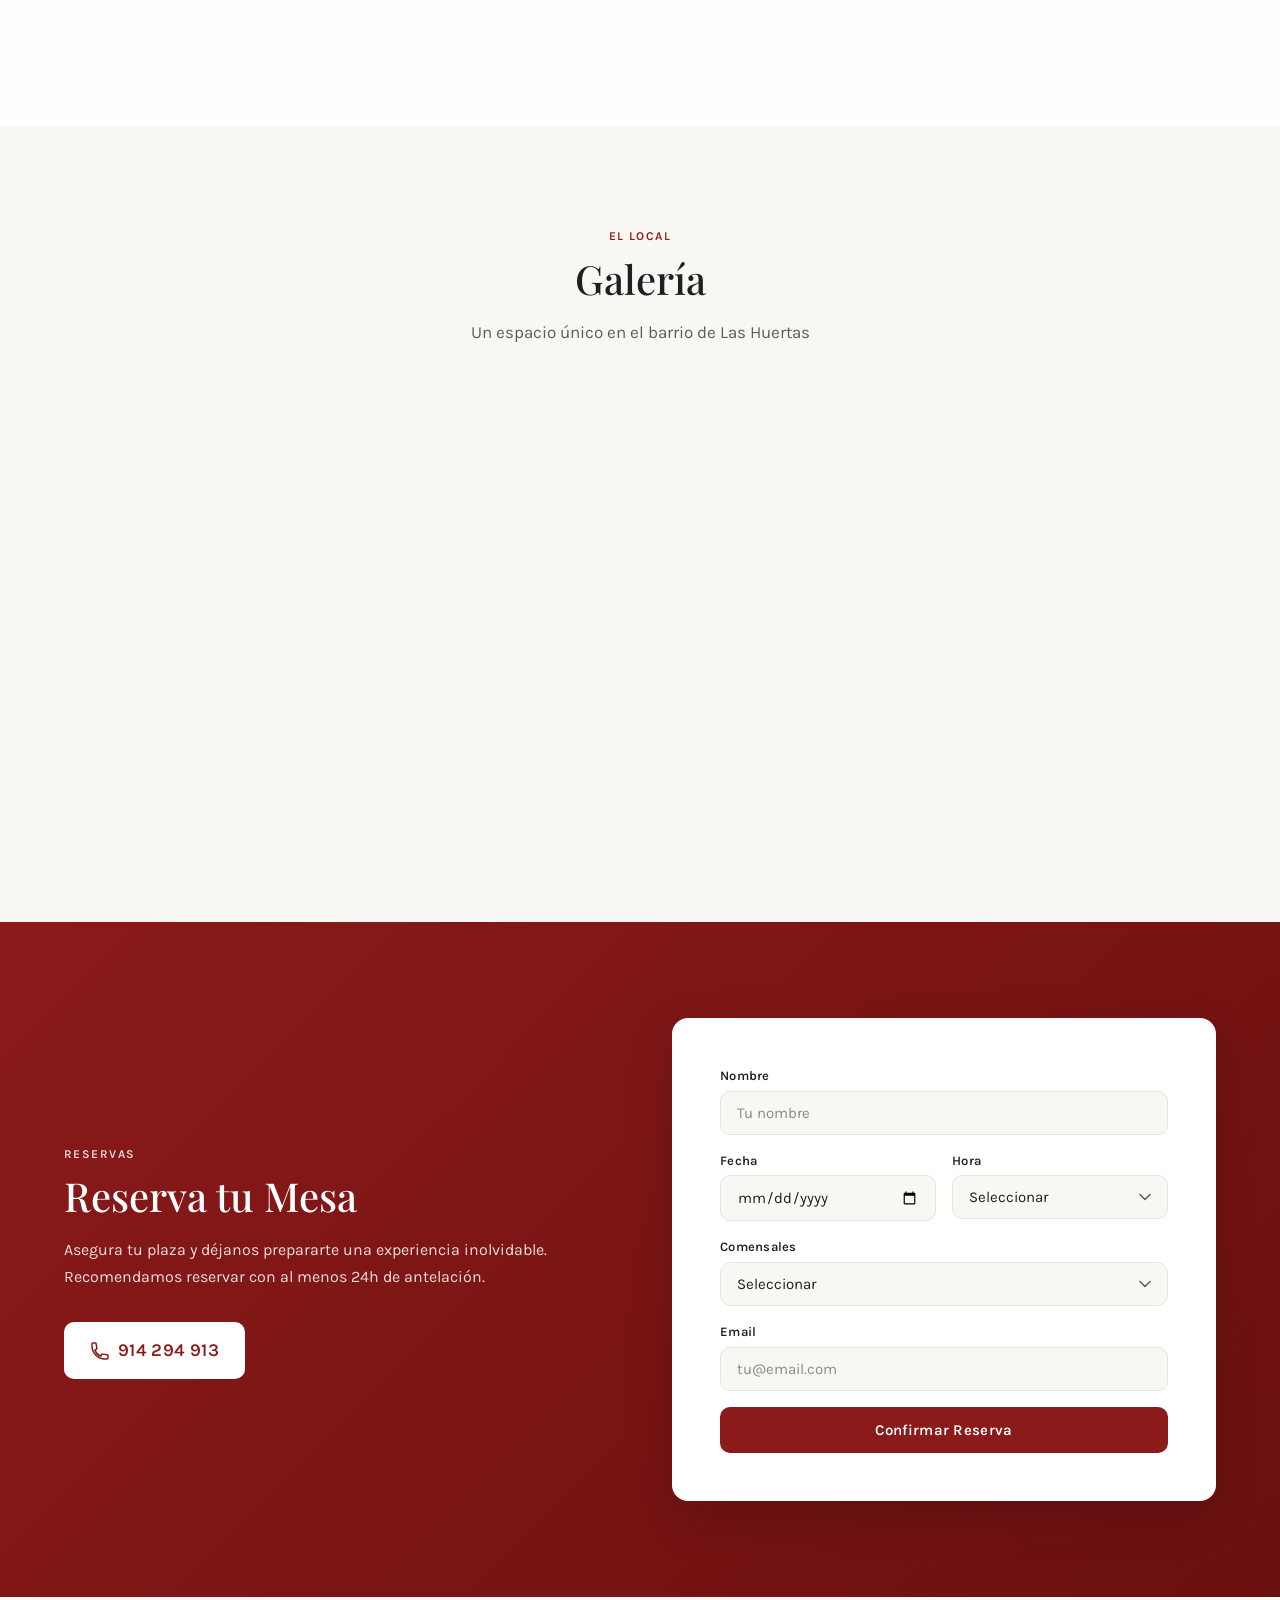
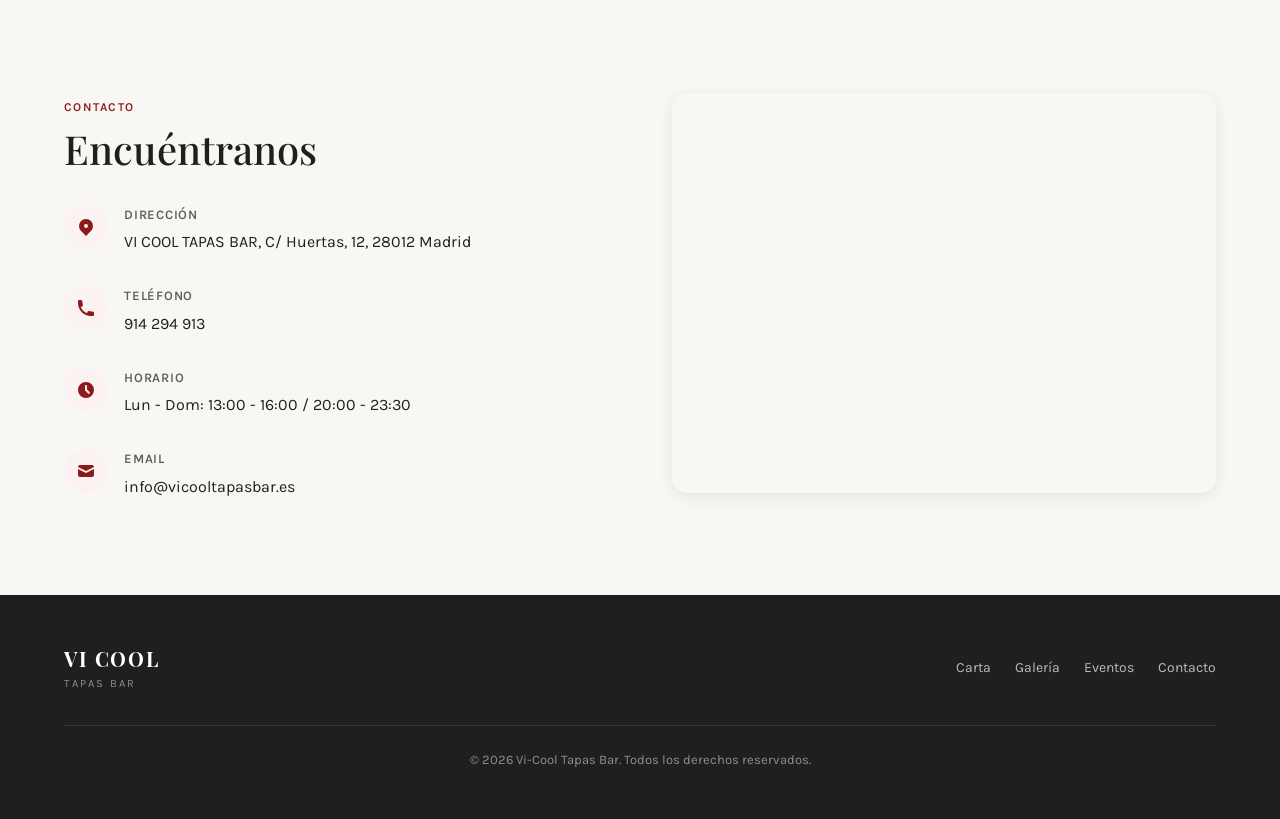
==== commit 208aadd9: "Add files via upload" ====
--- a/index.html
+++ b/index.html
@@ -9,36 +9,33 @@
     <link rel="preconnect" href="https://fonts.gstatic.com" crossorigin>
     <link href="https://fonts.googleapis.com/css2?family=Karla:wght@300;400;500;600;700&family=Playfair+Display+SC:wght@400;700&family=Playfair+Display:ital,wght@0,400;0,500;0,600;1,400&display=swap" rel="stylesheet">
     <link rel="stylesheet" href="styles.css">
+    <script src="https://identity.netlify.com/v1/netlify-identity-widget.js"></script>
 </head>
 <body>
+    <a href="#main-content" class="skip-link">Saltar al contenido</a>
+
     <header class="header" id="header">
         <nav class="nav">
-            <a href="#inicio" class="nav__logo" aria-label="Vi-Cool Tapas Bar - Inicio">
+            <a href="/" class="nav__logo" aria-label="Vi-Cool Tapas Bar - Inicio">
                 <span class="nav__logo-text">VI COOL</span>
                 <span class="nav__logo-sub">Tapas Bar</span>
             </a>
 
             <ul class="nav__menu" id="navMenu" role="menubar">
-                <li role="none"><a href="#reservas" class="nav__link" role="menuitem" data-i18n="nav.reservas">Reservas</a></li>
-                <li role="none"><a href="#menus" class="nav__link" role="menuitem" data-i18n="nav.menus">Menús</a></li>
-                <li role="none"><a href="#galeria" class="nav__link" role="menuitem" data-i18n="nav.galeria">Galería</a></li>
-                <li role="none"><a href="#contacto" class="nav__link" role="menuitem" data-i18n="nav.contacto">Contacto</a></li>
+                <li role="none"><a href="/carta/" class="nav__link" role="menuitem">Carta</a></li>
+                <li role="none"><a href="/#galeria" class="nav__link" role="menuitem">Galería</a></li>
+                <li role="none"><a href="/#eventos" class="nav__link" role="menuitem">Eventos</a></li>
+                <li role="none"><a href="/#contacto" class="nav__link" role="menuitem">Contacto</a></li>
             </ul>
 
             <div class="nav__actions">
-                <div class="lang-selector" id="langSelector">
-                    <button class="lang-selector__btn" id="langBtn" aria-label="Cambiar idioma" aria-expanded="false">
-                        <span id="currentLang">ES</span>
-                        <svg class="lang-selector__arrow" width="12" height="12" viewBox="0 0 12 12" fill="none" aria-hidden="true">
-                            <path d="M3 4.5L6 7.5L9 4.5" stroke="currentColor" stroke-width="1.5" stroke-linecap="round" stroke-linejoin="round"/>
-                        </svg>
-                    </button>
-                    <ul class="lang-selector__dropdown" id="langDropdown" role="listbox">
-                        <li><button class="lang-selector__option" data-lang="es" role="option" aria-selected="true">Español</button></li>
-                        <li><button class="lang-selector__option" data-lang="en" role="option" aria-selected="false">English</button></li>
-                    </ul>
-                </div>
-                <a href="#reservas" class="btn btn--primary btn--sm nav__cta" data-i18n="hero.cta">Reserva tu mesa</a>
+                <button class="lang-selector__btn" id="langBtn" aria-label="Cambiar idioma" onclick="window.ViCoolCMS && window.ViCoolCMS.toggleLang()">
+                    <span id="currentLang">ES</span>
+                    <svg class="lang-selector__arrow" width="12" height="12" viewBox="0 0 12 12" fill="none" aria-hidden="true">
+                        <path d="M3 4.5L6 7.5L9 4.5" stroke="currentColor" stroke-width="1.5" stroke-linecap="round" stroke-linejoin="round"/>
+                    </svg>
+                </button>
+                <a href="/#reservas" class="btn btn--primary btn--sm nav__cta">Reserva tu mesa</a>
             </div>
 
             <button class="nav__hamburger" id="hamburger" aria-label="Abrir menú" aria-expanded="false">
@@ -49,18 +46,22 @@
         </nav>
     </header>
 
-    <main>
+    <main id="main-content">
+        <!-- ============ HERO SECTION ============ -->
         <section class="hero" id="inicio">
             <div class="hero__media">
                 <img src="https://images.unsplash.com/photo-1544025162-d76694265947?w=1920&q=80" alt="Tapas variadas española" class="hero__image" loading="eager">
                 <div class="hero__overlay"></div>
             </div>
             <div class="hero__content">
-                <img src="https://via.placeholder.com/180x80/FFFFFF/8B1A1A?text=VI+COOL" alt="Vi-Cool Logo" class="hero__logo" width="180" height="80">
-                <h1 class="hero__title" data-i18n="hero.title">Tapas-Raciones de Temporada</h1>
-                <p class="hero__subtitle" data-i18n="hero.subtitle">Una experiencia culinaria inolvidable en el corazón de Madrid</p>
-                <a href="#reservas" class="btn btn--primary btn--lg hero__cta" data-i18n="hero.cta">
-                    Reserva tu mesa
+                <div class="hero__logo-text">
+                    <span class="hero__logo-main">VI COOL</span>
+                    <span class="hero__logo-sub">Tapas Bar</span>
+                </div>
+                <h1 class="hero__title">Tapas-Raciones de Temporada</h1>
+                <p class="hero__subtitle">Una experiencia culinaria inolvidable en el corazón de Madrid</p>
+                <a href="/#reservas" class="btn btn--primary btn--lg hero__cta">
+                    <span>Reserva tu mesa</span>
                     <svg width="20" height="20" viewBox="0 0 20 20" fill="none" aria-hidden="true">
                         <path d="M4 10H16M16 10L11 5M16 10L11 15" stroke="currentColor" stroke-width="1.5" stroke-linecap="round" stroke-linejoin="round"/>
                     </svg>
@@ -71,129 +72,84 @@
             </div>
         </section>
 
+        <!-- ============ FILOSOFÍA SECTION ============ -->
         <section class="filosofia" id="filosofia">
             <div class="container">
                 <div class="filosofia__content">
-                    <span class="section-tag" data-i18n="filosofia.tag">Nuestra Filosofía</span>
-                    <h2 class="section-title filosofia__title" data-i18n="filosofia.title">Respetando el producto de temporada</h2>
-                    <p class="filosofia__text" data-i18n="filosofia.text">
+                    <span class="section-tag">Nuestra Filosofía</span>
+                    <h2 class="section-title filosofia__title">Respetando el producto de temporada</h2>
+                    <p class="filosofia__text">
                         Respetando el producto de temporada y trabajando con la máxima calidad, ofrecemos nuestras "tapas-raciones" para disfrutar de una experiencia culinaria inolvidable. Hemos renovado nuestro concepto original ampliando nuestra carta para que puedan disfrutar desde el menú del día a un menú elaborado con una selección de nuestros platos más consolidados.
                     </p>
                 </div>
             </div>
         </section>
 
+        <!-- ============ CARTA / MENÚ SECTION (DINÁMICA) ============ -->
         <section class="menus" id="menus">
             <div class="container">
                 <div class="section-header">
-                    <span class="section-tag" data-i18n="menus.tag">Nuestra Carta</span>
-                    <h2 class="section-title" data-i18n="menus.title">Menús</h2>
-                    <p class="section-subtitle" data-i18n="menus.subtitle">Descubre todas las opciones que tenemos para ti</p>
-                </div>
-
-                <div class="menus__tabs" role="tablist">
-                    <button class="menus__tab is-active" data-tab="dia" role="tab" aria-selected="true" data-i18n="menus.tab.dia">Menú del Día</button>
-                    <button class="menus__tab" data-tab="carta" role="tab" aria-selected="false" data-i18n="menus.tab.carta">Carta Completa</button>
-                    <button class="menus__tab" data-tab="eventos" role="tab" aria-selected="false" data-i18n="menus.tab.eventos">Menú Eventos</button>
-                </div>
-
-                <div class="menus__content">
-                    <div class="menus__panel is-active" id="panel-dia" role="tabpanel">
-                        <div class="menus__grid">
-                            <article class="menu-card reveal">
-                                <div class="menu-card__header">
-                                    <h3 class="menu-card__title">Menú del Día</h3>
-                                    <span class="menu-card__price">18,50 €</span>
-                                </div>
-                                <ul class="menu-card__list">
-                                    <li>Primero a elegir: Ensalada César / Sopa del día / Croquetas caseras</li>
-                                    <li>Segundo a elegir: Secreto ibérico / Dorada a la plancha / Risotto de temporada</li>
-                                    <li>Incluye: Bebida, postre y café</li>
-                                </ul>
-                            </article>
-                        </div>
-                    </div>
-
-                    <div class="menus__panel" id="panel-carta" role="tabpanel">
-                        <div class="menus__grid menus__grid--cols">
-                            <article class="menu-card reveal">
-                                <div class="menu-card__header">
-                                    <h3 class="menu-card__title">Tapas Clásicas</h3>
-                                </div>
-                                <ul class="menu-card__list">
-                                    <li><span>Patatas Bravas</span><span>6,50 €</span></li>
-                                    <li><span>Tortilla Española</span><span>7,00 €</span></li>
-                                    <li><span>Croquetas de Jamón</span><span>8,00 €</span></li>
-                                    <li><span>Calamares a la Romana</span><span>9,50 €</span></li>
-                                </ul>
-                            </article>
-                            <article class="menu-card reveal">
-                                <div class="menu-card__header">
-                                    <h3 class="menu-card__title">Tapas-Raciones</h3>
-                                </div>
-                                <ul class="menu-card__list">
-                                    <li><span>Secreto Ibérico a la Brasa</span><span>14,50 €</span></li>
-                                    <li><span>Pulpo a la Gallega</span><span>16,00 €</span></li>
-                                    <li><span>Carrillera al Vino Tinto</span><span>13,50 €</span></li>
-                                    <li><span>Steak Tartare</span><span>15,00 €</span></li>
-                                </ul>
-                            </article>
-                        </div>
-                    </div>
-
-                    <div class="menus__panel" id="panel-eventos" role="tabpanel">
-                        <div class="menus__grid">
-                            <article class="menu-card reveal menu-card--feature">
-                                <div class="menu-card__header">
-                                    <h3 class="menu-card__title">Menú para Eventos</h3>
-                                    <span class="menu-card__price">Desde 35 €</span>
-                                </div>
-                                <p class="menu-card__desc">Diseñamos menús personalizados para celebraciones, empresas y eventos privados. Consulta nuestras opciones.</p>
-                                <a href="#contacto" class="btn btn--outline btn--sm" data-i18n="menus.contact">Consultar</a>
-                            </article>
-                        </div>
-                    </div>
-                </div>
-            </div>
-        </section>
-
+                    <span class="section-tag">Nuestra Carta</span>
+                    <h2 class="section-title">Carta & Menús</h2>
+                    <p class="section-subtitle">Descubre todas las opciones que tenemos para ti</p>
+                </div>
+
+                <div id="carta-container" class="carta-container">
+                    <!-- Los platos se cargan dinámicamente desde content/carta/*.json -->
+                    <div class="loading-spinner">
+                        <div class="loading-spinner__icon"></div>
+                        <p>Cargando carta...</p>
+                    </div>
+                </div>
+            </div>
+        </section>
+
+        <!-- ============ EVENTOS SECTION (DINÁMICA) ============ -->
+        <section class="eventos" id="eventos">
+            <div class="container">
+                <div class="section-header">
+                    <span class="section-tag">Experiencias</span>
+                    <h2 class="section-title">Próximos Eventos</h2>
+                    <p class="section-subtitle">Celebra momentos únicos en Vi-Cool</p>
+                </div>
+
+                <div id="eventos-container" class="eventos__grid">
+                    <!-- Los eventos se cargan dinámicamente desde content/eventos/*.json -->
+                    <div class="loading-spinner">
+                        <div class="loading-spinner__icon"></div>
+                        <p>Cargando eventos...</p>
+                    </div>
+                </div>
+            </div>
+        </section>
+
+        <!-- ============ GALERÍA SECTION (DINÁMICA) ============ -->
         <section class="galeria" id="galeria">
             <div class="container">
                 <div class="section-header">
-                    <span class="section-tag" data-i18n="galeria.tag">El Local</span>
-                    <h2 class="section-title" data-i18n="galeria.title">Galería</h2>
-                    <p class="section-subtitle" data-i18n="galeria.subtitle">Un espacio único en el barrio de Las Huertas</p>
-                </div>
-
-                <div class="galeria__grid">
-                    <div class="galeria__item galeria__item--lg reveal">
-                        <img src="https://images.unsplash.com/photo-1517248135467-4c7edcad34c4?w=800&q=80" alt="Interior del restaurante Vi-Cool" loading="lazy">
-                    </div>
-                    <div class="galeria__item reveal">
-                        <img src="https://images.unsplash.com/photo-1546039907-7fa05f864c02?w=600&q=80" alt="Tapas preparadas" loading="lazy">
-                    </div>
-                    <div class="galeria__item reveal">
-                        <img src="https://images.unsplash.com/photo-1559339352-11d035aa65de?w=600&q=80" alt="Variedad de tapas" loading="lazy">
-                    </div>
-                    <div class="galeria__item reveal">
-                        <img src="https://images.unsplash.com/photo-1565958011703-44f9829ba187?w=600&q=80" alt="Plato elaborado" loading="lazy">
-                    </div>
-                    <div class="galeria__item galeria__item--wide reveal">
-                        <img src="https://images.unsplash.com/photo-1414235077428-338989a2e8c0?w=1000&q=80" alt="Ambiente del local" loading="lazy">
-                    </div>
-                </div>
-            </div>
-        </section>
-
-
-
+                    <span class="section-tag">El Local</span>
+                    <h2 class="section-title">Galería</h2>
+                    <p class="section-subtitle">Un espacio único en el barrio de Las Huertas</p>
+                </div>
+
+                <div id="galeria-container" class="galeria__grid">
+                    <!-- Las fotos se cargan dinámicamente desde content/galeria/*.json -->
+                    <div class="loading-spinner">
+                        <div class="loading-spinner__icon"></div>
+                        <p>Cargando galería...</p>
+                    </div>
+                </div>
+            </div>
+        </section>
+
+        <!-- ============ RESERVAS SECTION ============ -->
         <section class="reservas" id="reservas">
             <div class="container">
                 <div class="reservas__wrapper">
                     <div class="reservas__info">
-                        <span class="section-tag section-tag--light" data-i18n="reservas.tag">Reservas</span>
-                        <h2 class="section-title section-title--light" data-i18n="reservas.title">Reserva tu Mesa</h2>
-                        <p class="reservas__desc" data-i18n="reservas.desc">Asegura tu plaza y déjanos prepararte una experiencia inolvidable. Recomendamos reservar con al menos 24h de antelación.</p>
+                        <span class="section-tag section-tag--light">Reservas</span>
+                        <h2 class="section-title section-title--light">Reserva tu Mesa</h2>
+                        <p class="reservas__desc">Asegura tu plaza y déjanos prepararte una experiencia inolvidable. Recomendamos reservar con al menos 24h de antelación.</p>
                         <a href="tel:+34914294913" class="btn btn--white reservas__phone">
                             <svg width="20" height="20" viewBox="0 0 20 20" fill="none" aria-hidden="true">
                                 <path d="M2 3a1 1 0 011-1h2.153a1 1 0 01.986.836l.74 4.435a1 1 0 01-.54 1.06l-1.548.773a11.037 11.037 0 006.105 6.105l.774-1.548a1 1 0 011.059-.54l4.435.74a1 1 0 01.836.986V17a1 1 0 01-1 1h-2C7.82 18 2 12.18 2 5V3z" stroke="currentColor" stroke-width="1.5" stroke-linecap="round" stroke-linejoin="round"/>
@@ -203,18 +159,18 @@
                     </div>
                     <form class="reservas__form" id="reservasForm" novalidate>
                         <div class="form-group">
-                            <label for="resNombre" class="form-label" data-i18n="form.nombre">Nombre</label>
+                            <label for="resNombre" class="form-label">Nombre</label>
                             <input type="text" id="resNombre" class="form-input" placeholder="Tu nombre" required>
                         </div>
                         <div class="form-row">
                             <div class="form-group">
-                                <label for="resFecha" class="form-label" data-i18n="form.fecha">Fecha</label>
+                                <label for="resFecha" class="form-label">Fecha</label>
                                 <input type="date" id="resFecha" class="form-input" required>
                             </div>
                             <div class="form-group">
-                                <label for="resHora" class="form-label" data-i18n="form.hora">Hora</label>
+                                <label for="resHora" class="form-label">Hora</label>
                                 <select id="resHora" class="form-input" required>
-                                    <option value="" data-i18n="form.horaSelect">Seleccionar</option>
+                                    <option value="">Seleccionar</option>
                                     <option value="13:00">13:00</option>
                                     <option value="14:00">14:00</option>
                                     <option value="15:00">15:00</option>
@@ -225,9 +181,9 @@
                             </div>
                         </div>
                         <div class="form-group">
-                            <label for="resComensales" class="form-label" data-i18n="form.comensales">Comensales</label>
+                            <label for="resComensales" class="form-label">Comensales</label>
                             <select id="resComensales" class="form-input" required>
-                                <option value="" data-i18n="form.comensalesSelect">Seleccionar</option>
+                                <option value="">Seleccionar</option>
                                 <option value="1">1 persona</option>
                                 <option value="2">2 personas</option>
                                 <option value="3">3 personas</option>
@@ -238,21 +194,22 @@
                             </select>
                         </div>
                         <div class="form-group">
-                            <label for="resEmail" class="form-label" data-i18n="form.email">Email</label>
+                            <label for="resEmail" class="form-label">Email</label>
                             <input type="email" id="resEmail" class="form-input" placeholder="tu@email.com" required>
                         </div>
-                        <button type="submit" class="btn btn--primary btn--full" data-i18n="form.enviar">Confirmar Reserva</button>
+                        <button type="submit" class="btn btn--primary btn--full">Confirmar Reserva</button>
                     </form>
                 </div>
             </div>
         </section>
 
+        <!-- ============ CONTACTO SECTION ============ -->
         <section class="contacto" id="contacto">
             <div class="container">
                 <div class="contacto__grid">
                     <div class="contacto__info">
-                        <span class="section-tag" data-i18n="contacto.tag">Contacto</span>
-                        <h2 class="section-title" data-i18n="contacto.title">Encuéntranos</h2>
+                        <span class="section-tag">Contacto</span>
+                        <h2 class="section-title">Encuéntranos</h2>
                         <div class="contacto__details">
                             <div class="contacto__item">
                                 <div class="contacto__icon" aria-hidden="true">
@@ -261,8 +218,8 @@
                                     </svg>
                                 </div>
                                 <div>
-                                    <p class="contacto__label" data-i18n="contacto.direccionLabel">Dirección</p>
-                                    <p class="contacto__text">VI COOL TAPAS BAR<br>C/ Huertas, 12<br>28012 Madrid</p>
+                                    <p class="contacto__label">Dirección</p>
+                                    <p class="contacto__text" data-contact="direccion">VI COOL TAPAS BAR<br>C/ Huertas, 12<br>28012 Madrid</p>
                                 </div>
                             </div>
                             <div class="contacto__item">
@@ -272,8 +229,8 @@
                                     </svg>
                                 </div>
                                 <div>
-                                    <p class="contacto__label" data-i18n="contacto.telefonoLabel">Teléfono</p>
-                                    <a href="tel:+34914294913" class="contacto__text contacto__link">914 294 913</a>
+                                    <p class="contacto__label">Teléfono</p>
+                                    <a href="tel:+34914294913" class="contacto__text contacto__link" data-contact="telefono" data-contact-telefono-link="tel:+34914294913">914 294 913</a>
                                 </div>
                             </div>
                             <div class="contacto__item">
@@ -283,8 +240,20 @@
                                     </svg>
                                 </div>
                                 <div>
-                                    <p class="contacto__label" data-i18n="contacto.horarioLabel">Horario</p>
-                                    <p class="contacto__text" data-i18n="contacto.horario">Lun - Dom: 13:00 - 16:00 / 20:00 - 23:30</p>
+                                    <p class="contacto__label">Horario</p>
+                                    <p class="contacto__text" data-contact="horario">Lun - Dom: 13:00 - 16:00 / 20:00 - 23:30</p>
+                                </div>
+                            </div>
+                            <div class="contacto__item">
+                                <div class="contacto__icon" aria-hidden="true">
+                                    <svg width="20" height="20" viewBox="0 0 20 20" fill="none" aria-hidden="true">
+                                        <path d="M2.003 5.884L10 9.882l7.997-3.998A2 2 0 0016 4H4a2 2 0 00-1.997 1.884z" fill="currentColor"/>
+                                        <path d="M18 8.118l-8 4-8-4V14a2 2 0 002 2h12a2 2 0 002-2V8.118z" fill="currentColor"/>
+                                    </svg>
+                                </div>
+                                <div>
+                                    <p class="contacto__label">Email</p>
+                                    <a href="mailto:info@vicooltapasbar.es" class="contacto__text contacto__link" data-contact="email">info@vicooltapasbar.es</a>
                                 </div>
                             </div>
                         </div>
@@ -315,13 +284,14 @@
                     <span class="footer__logo-sub">Tapas Bar</span>
                 </div>
                 <div class="footer__links">
-                    <a href="#menus" class="footer__link" data-i18n="nav.menus">Menús</a>
-                    <a href="#galeria" class="footer__link" data-i18n="nav.galeria">Galería</a>
-                    <a href="#contacto" class="footer__link" data-i18n="nav.contacto">Contacto</a>
+                    <a href="/carta/" class="footer__link">Carta</a>
+                    <a href="/#galeria" class="footer__link">Galería</a>
+                    <a href="/#eventos" class="footer__link">Eventos</a>
+                    <a href="/#contacto" class="footer__link">Contacto</a>
                 </div>
             </div>
             <div class="footer__bottom">
-                <p>&copy; 2026 Vi-Cool Tapas Bar. <span data-i18n="footer.rights">Todos los derechos reservados.</span></p>
+                <p>&copy; 2026 Vi-Cool Tapas Bar. Todos los derechos reservados.</p>
             </div>
         </div>
     </footer>
@@ -331,17 +301,40 @@
             <svg width="22" height="22" viewBox="0 0 22 22" fill="none" aria-hidden="true">
                 <path d="M2.75 3.667a1.833 1.833 0 011.833-1.834h2.75a1.833 1.833 0 011.74 1.26l.667 3.334a1.833 1.833 0 01-.962 2.01L7.41 9.104a9.17 9.17 0 004.49 4.49l.667-1.367a1.833 1.833 0 012.01-.962l3.333.667a1.833 1.833 0 011.26 1.74v2.75A1.833 1.833 0 0117.333 18.25h-1.833C8.477 18.25 2.75 12.523 2.75 5.5V3.667z" stroke="currentColor" stroke-width="1.5" stroke-linecap="round" stroke-linejoin="round"/>
             </svg>
-            <span data-i18n="mobile.call">Llamar</span>
+            <span>Llamar</span>
         </a>
-        <a href="#reservas" class="mobile-actions__btn mobile-actions__btn--reserve" aria-label="Reservar mesa">
+        <a href="/#reservas" class="mobile-actions__btn mobile-actions__btn--reserve" aria-label="Reservar mesa">
             <svg width="22" height="22" viewBox="0 0 22 22" fill="none" aria-hidden="true">
                 <rect x="2.75" y="4.583" width="16.5" height="14.667" rx="2.75" stroke="currentColor" stroke-width="1.5"/>
                 <path d="M2.75 8.25h16.5M7.333 2.75v3.667M14.667 2.75v3.667" stroke="currentColor" stroke-width="1.5" stroke-linecap="round"/>
             </svg>
-            <span data-i18n="mobile.reserve">Reservar</span>
+            <span>Reservar</span>
         </a>
     </div>
 
+    <script src="js/cms-loader.js"></script>
     <script src="script.js"></script>
+    <script>
+        if (window.netlifyIdentity) {
+            window.netlifyIdentity.on('init', function(user) {
+                if (!user) {
+                    window.netlifyIdentity.on('login', function() {
+                        document.location.href = '/admin/';
+                    });
+                }
+            });
+        }
+
+        var langBtn = document.getElementById('langBtn');
+        if (langBtn) {
+            langBtn.addEventListener('click', function() {
+                if (window.ViCoolCMS) {
+                    window.ViCoolCMS.toggleLang();
+                    var lang = window.ViCoolCMS.getLang();
+                    document.getElementById('currentLang').textContent = lang.toUpperCase();
+                }
+            });
+        }
+    </script>
 </body>
 </html>
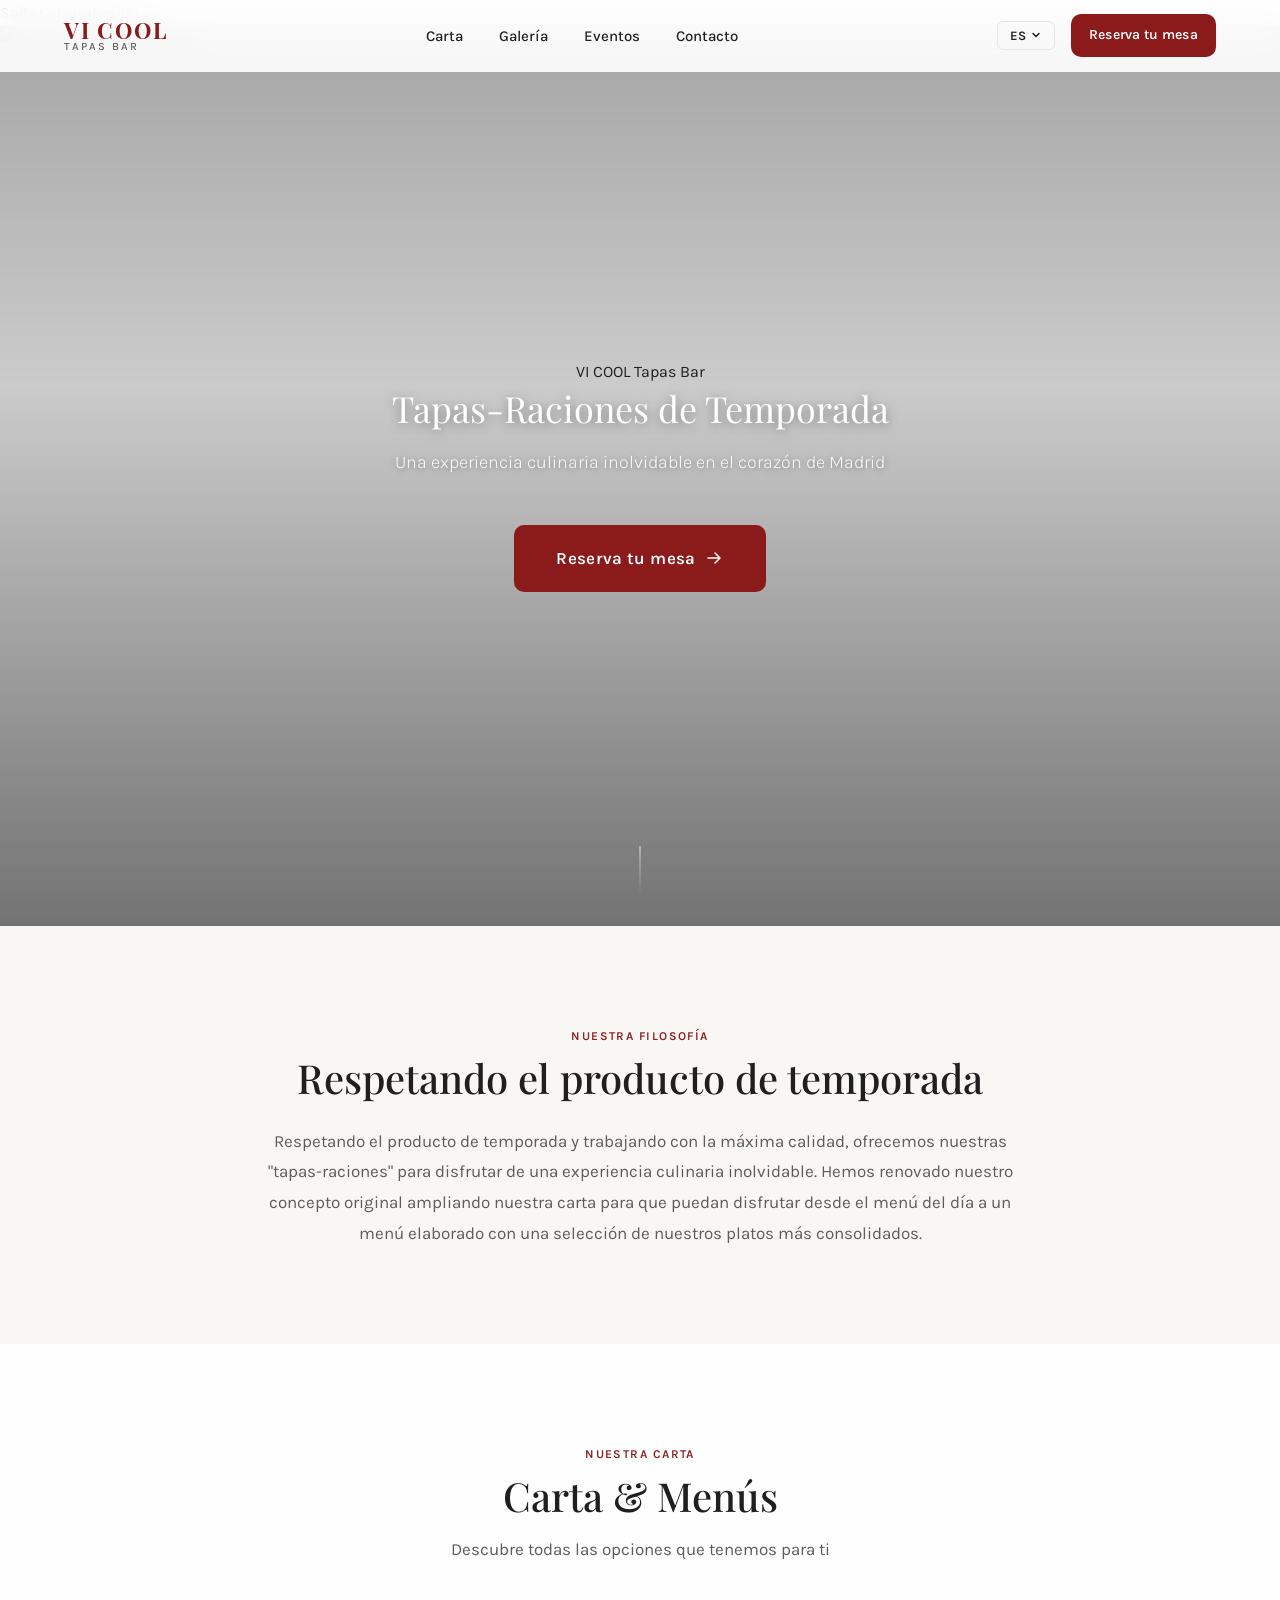
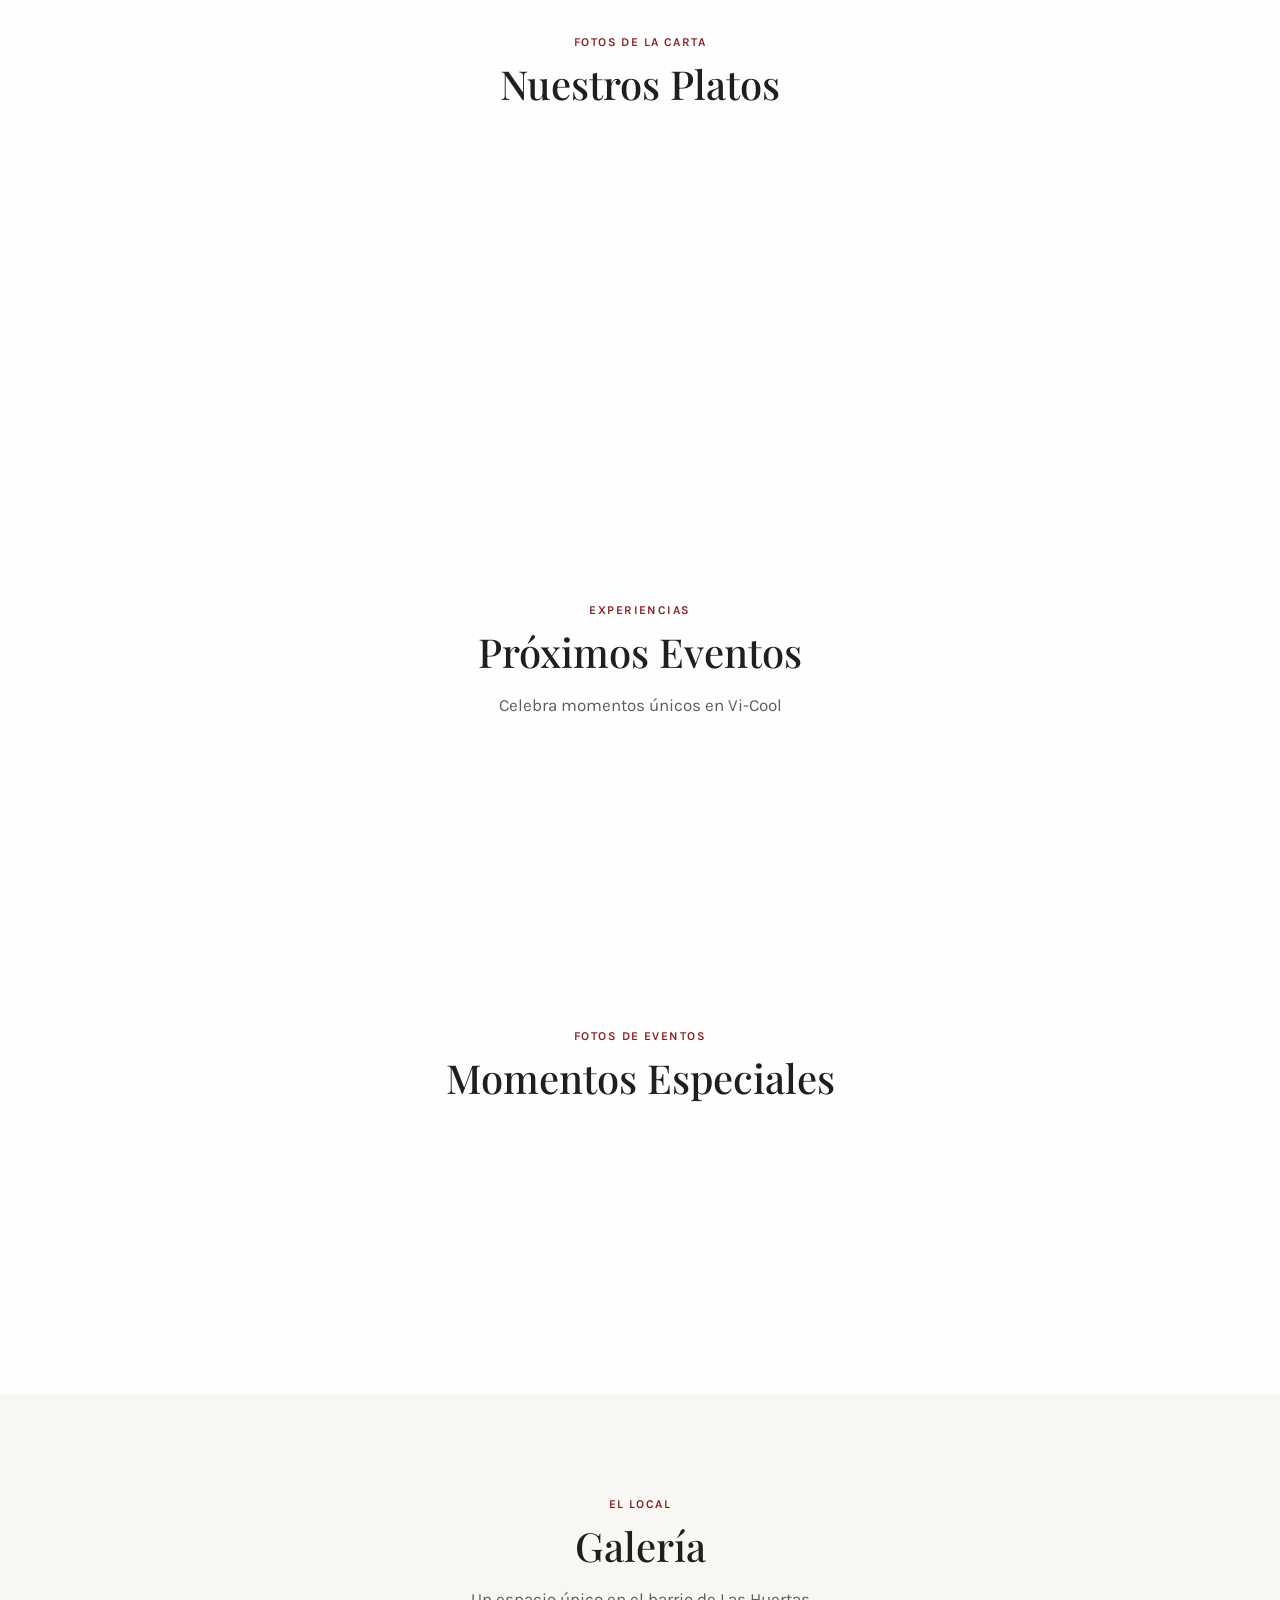
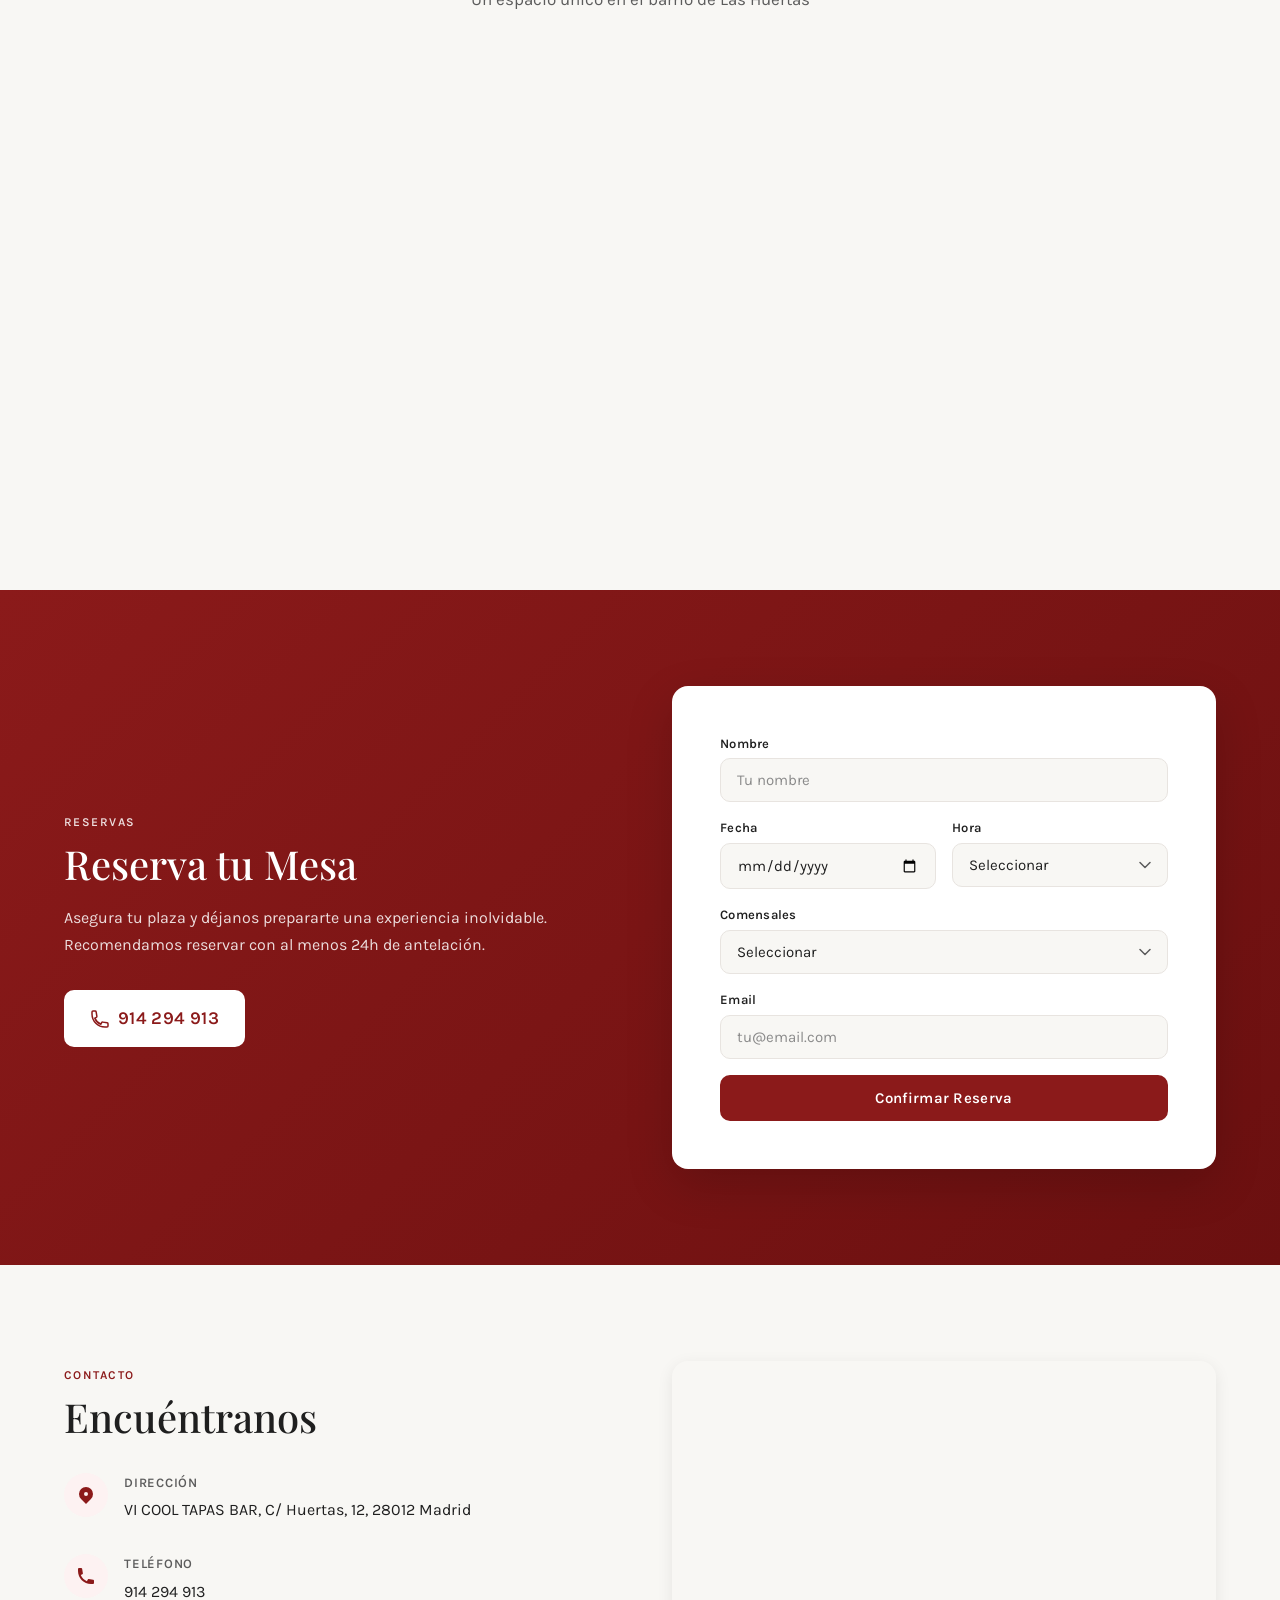
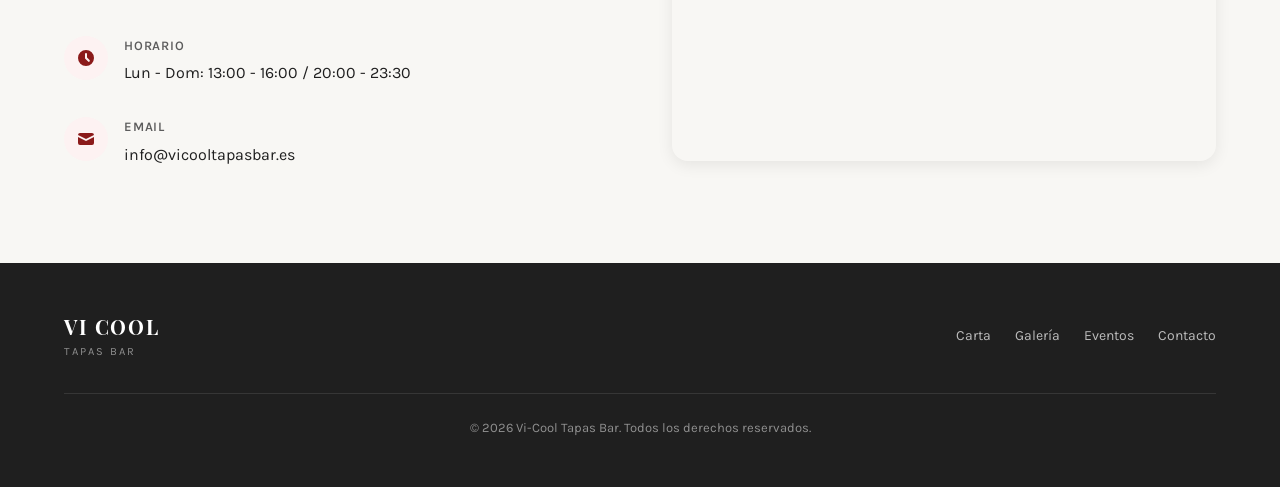
==== commit 5e4b4d19: "Add files via upload" ====
--- a/index.html
+++ b/index.html
@@ -95,10 +95,25 @@
                 </div>
 
                 <div id="carta-container" class="carta-container">
-                    <!-- Los platos se cargan dinámicamente desde content/carta/*.json -->
                     <div class="loading-spinner">
                         <div class="loading-spinner__icon"></div>
                         <p>Cargando carta...</p>
+                    </div>
+                </div>
+            </div>
+        </section>
+
+        <!-- ============ IMAGENES CARTA ============ -->
+        <section class="galeria-carta" id="galeria-carta">
+            <div class="container">
+                <div class="section-header">
+                    <span class="section-tag">Fotos de la Carta</span>
+                    <h2 class="section-title">Nuestros Platos</h2>
+                </div>
+                <div id="galeria-carta-container" class="galeria__grid galeria__grid--small">
+                    <div class="loading-spinner">
+                        <div class="loading-spinner__icon"></div>
+                        <p>Cargando imagenes...</p>
                     </div>
                 </div>
             </div>
@@ -114,10 +129,25 @@
                 </div>
 
                 <div id="eventos-container" class="eventos__grid">
-                    <!-- Los eventos se cargan dinámicamente desde content/eventos/*.json -->
                     <div class="loading-spinner">
                         <div class="loading-spinner__icon"></div>
                         <p>Cargando eventos...</p>
+                    </div>
+                </div>
+            </div>
+        </section>
+
+        <!-- ============ IMAGENES EVENTOS ============ -->
+        <section class="galeria-eventos" id="galeria-eventos">
+            <div class="container">
+                <div class="section-header">
+                    <span class="section-tag">Fotos de Eventos</span>
+                    <h2 class="section-title">Momentos Especiales</h2>
+                </div>
+                <div id="galeria-eventos-container" class="galeria__grid galeria__grid--small">
+                    <div class="loading-spinner">
+                        <div class="loading-spinner__icon"></div>
+                        <p>Cargando imagenes...</p>
                     </div>
                 </div>
             </div>
--- a/styles.css
+++ b/styles.css
@@ -762,6 +762,95 @@
     grid-column: span 2;
 }
 
+.galeria__item--sm {
+    grid-column: span 1;
+    grid-row: span 1;
+}
+
+.galeria__caption {
+    position: absolute;
+    bottom: 0;
+    left: 0;
+    right: 0;
+    padding: 0.75rem 1rem;
+    background: linear-gradient(to top, rgba(0,0,0,0.75), transparent);
+    color: #fff;
+    font-size: 0.8125rem;
+    font-weight: 600;
+}
+
+.galeria__grid--small {
+    grid-template-columns: repeat(3, 1fr);
+    grid-auto-rows: 180px;
+}
+
+.galeria-carta,
+.galeria-eventos {
+    padding: var(--space-3xl) 0;
+    background: var(--color-background);
+}
+
+.galeria-carta .section-header,
+.galeria-eventos .section-header {
+    margin-bottom: var(--space-2xl);
+}
+
+/* Carta container */
+.carta-categoria {
+    margin-bottom: var(--space-3xl);
+}
+
+.carta-categoria__titulo {
+    font-family: var(--font-display);
+    font-size: 1.375rem;
+    font-weight: 500;
+    color: var(--color-foreground);
+    margin-bottom: var(--space-lg);
+    padding-bottom: var(--space-sm);
+    border-bottom: 2px solid var(--color-primary);
+    display: inline-block;
+}
+
+.carta-categoria__grid {
+    display: grid;
+    grid-template-columns: repeat(2, 1fr);
+    gap: var(--space-lg);
+}
+
+@media (max-width: 768px) {
+    .carta-categoria__grid {
+        grid-template-columns: 1fr;
+    }
+    .galeria__grid--small {
+        grid-template-columns: repeat(2, 1fr);
+    }
+}
+
+/* Loading spinner */
+.loading-spinner {
+    display: flex;
+    flex-direction: column;
+    align-items: center;
+    justify-content: center;
+    padding: 3rem;
+    gap: 1rem;
+    color: var(--color-foreground-muted);
+    font-size: 0.875rem;
+}
+
+.loading-spinner__icon {
+    width: 32px;
+    height: 32px;
+    border: 3px solid var(--color-border);
+    border-top-color: var(--color-primary);
+    border-radius: 50%;
+    animation: spin 0.8s linear infinite;
+}
+
+@keyframes spin {
+    to { transform: rotate(360deg); }
+}
+
 /* ========================================
    RESERVAS SECTION
    ======================================== */
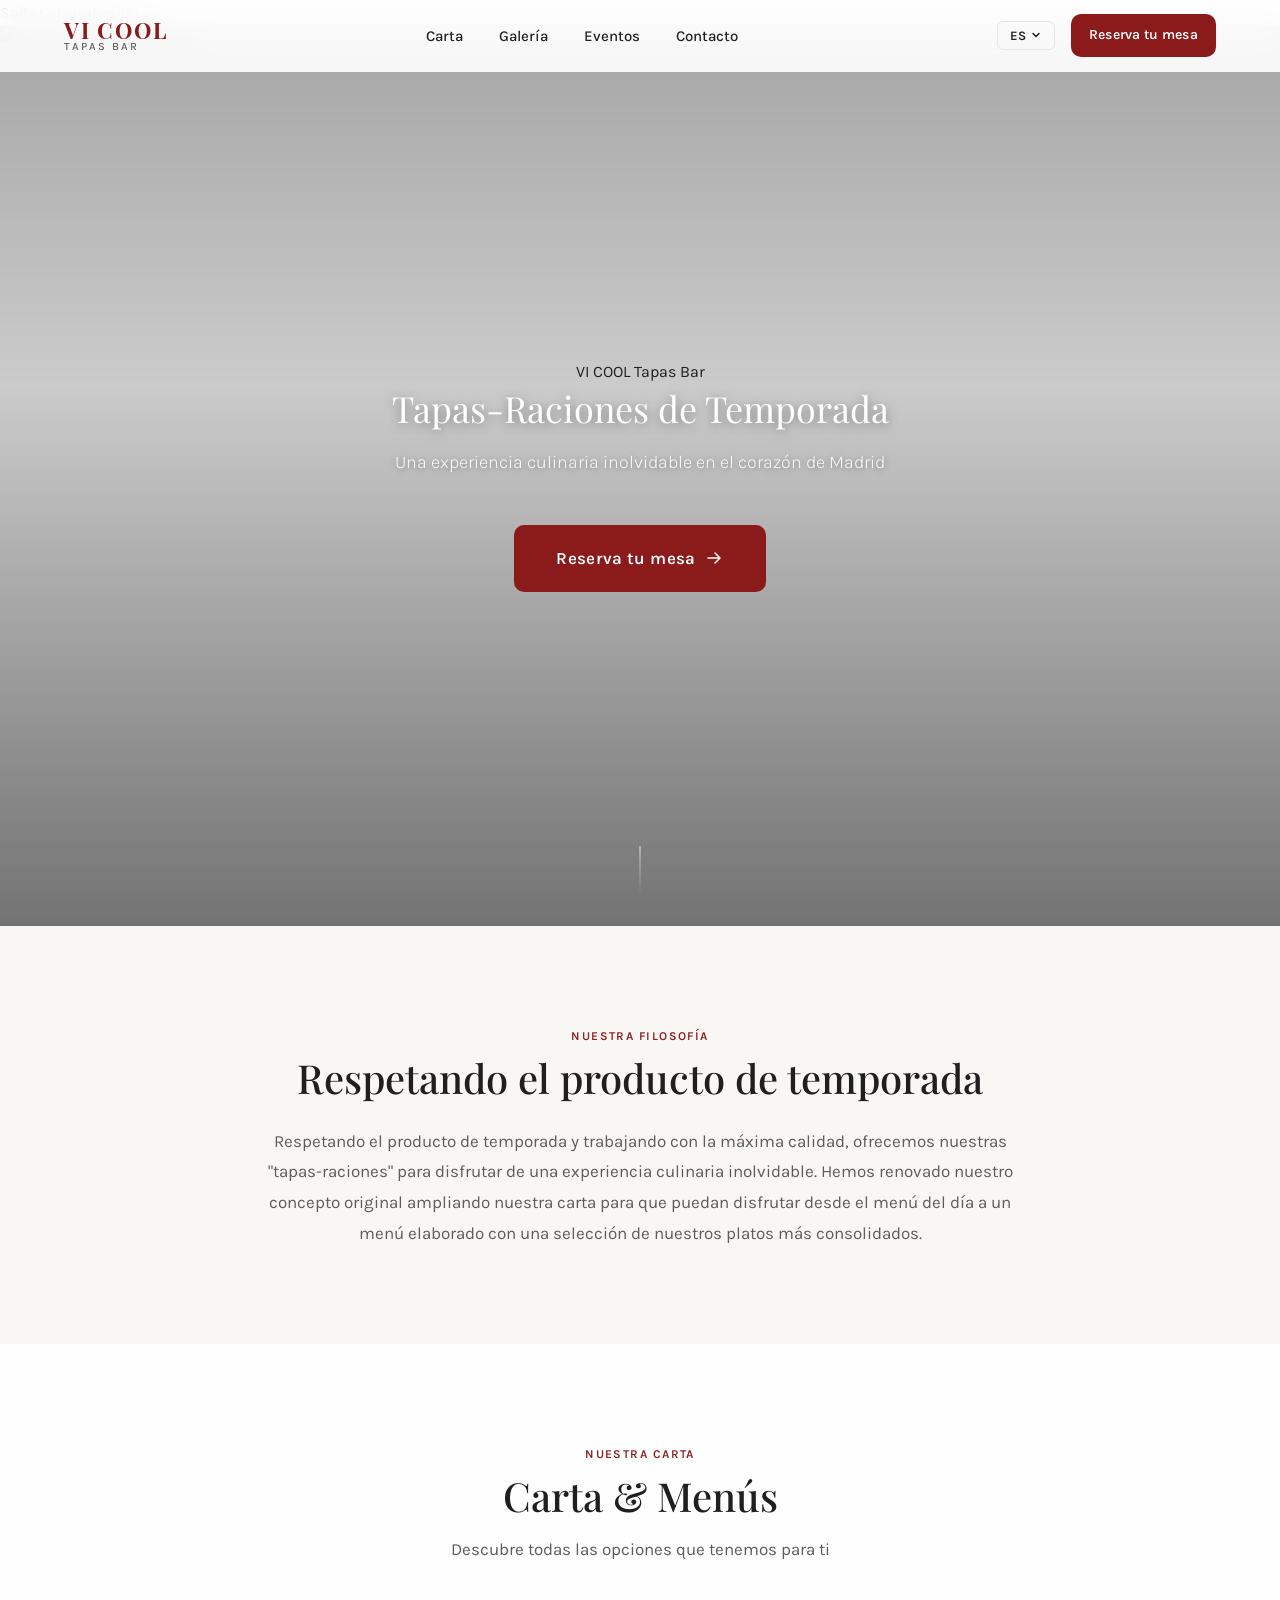
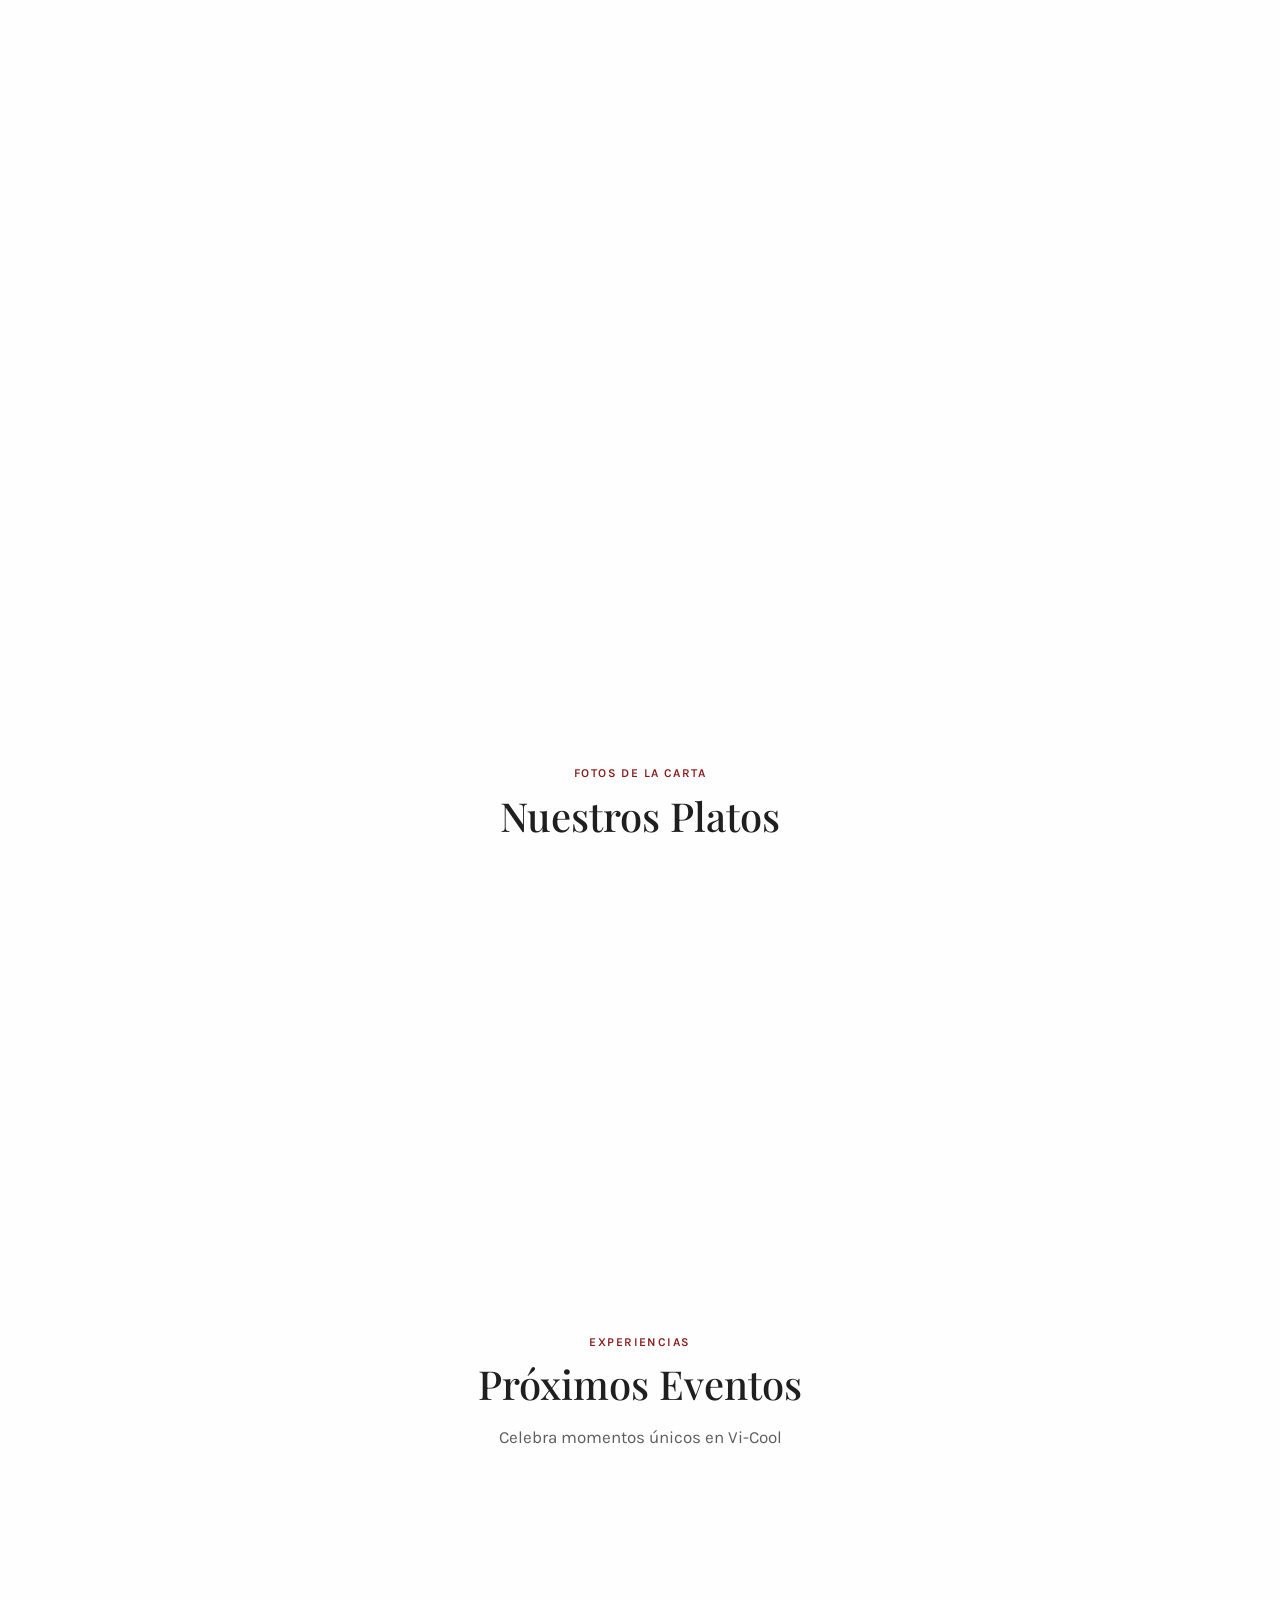
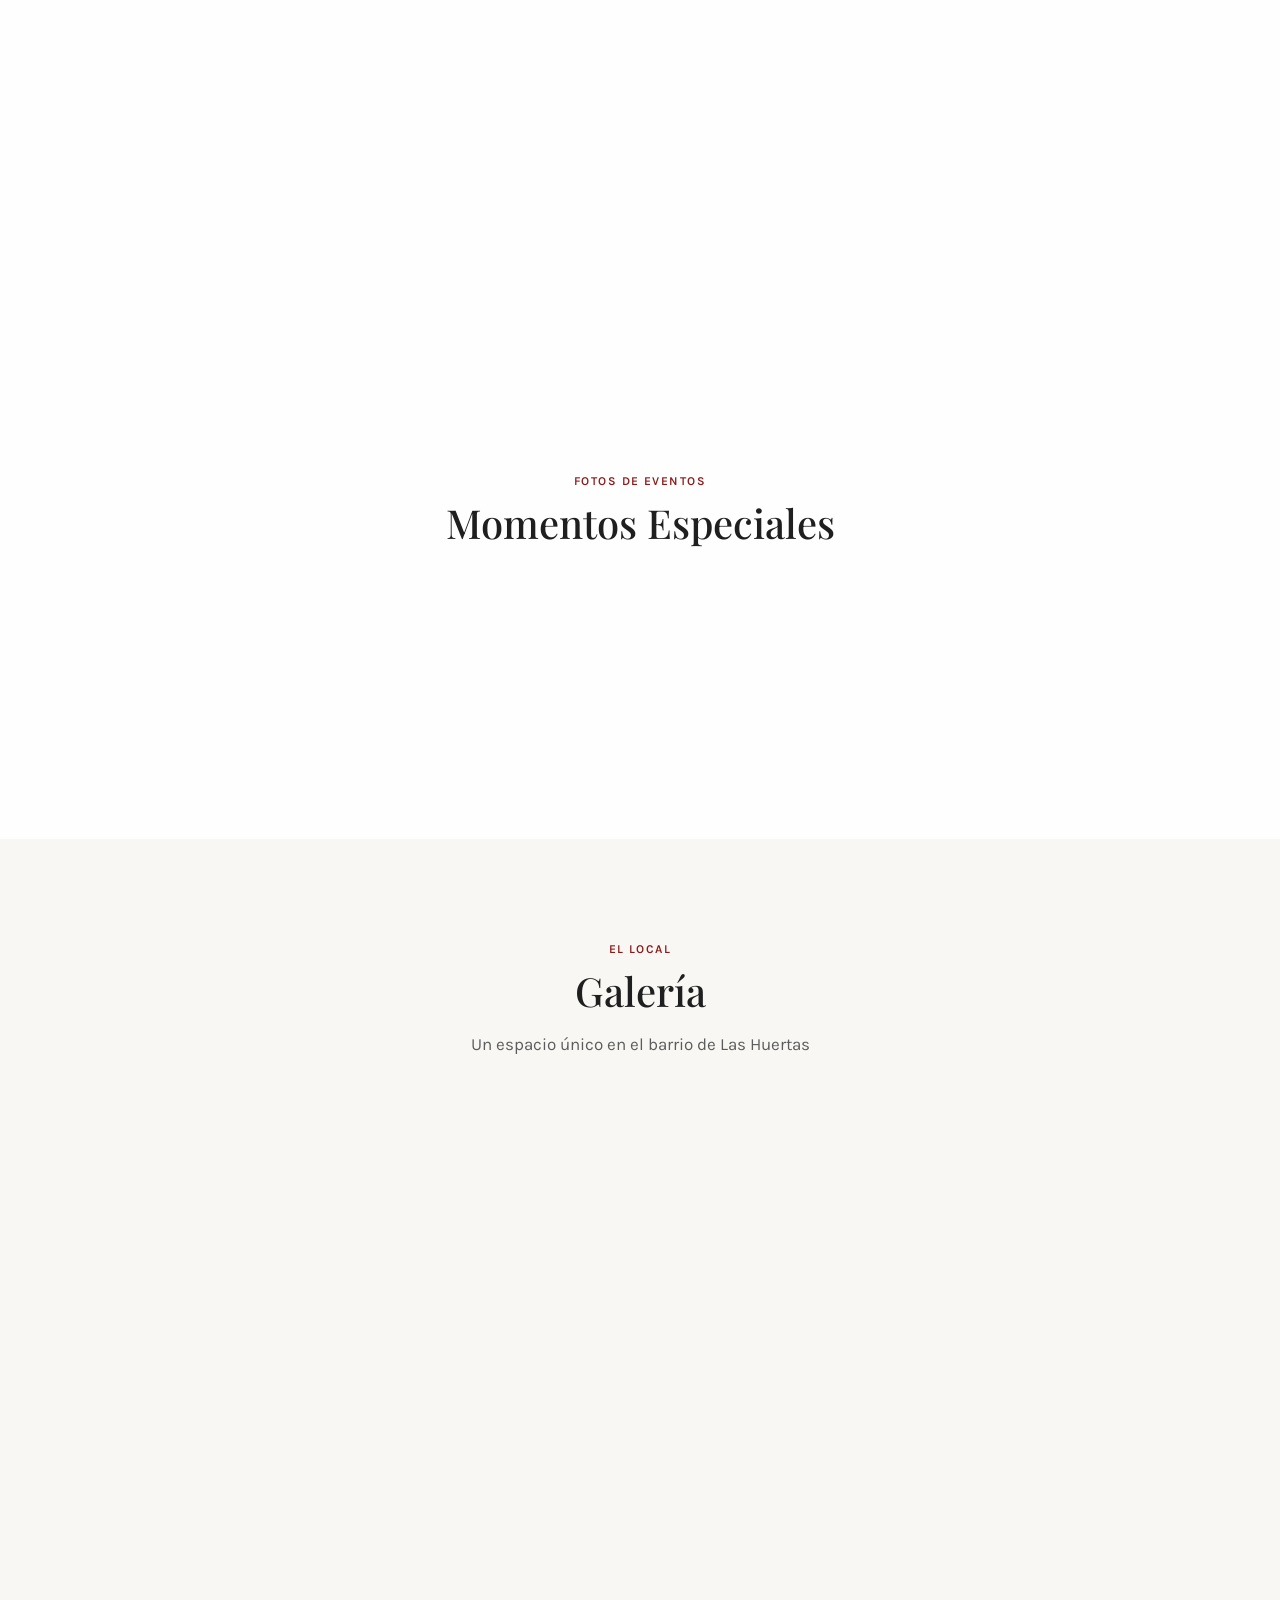
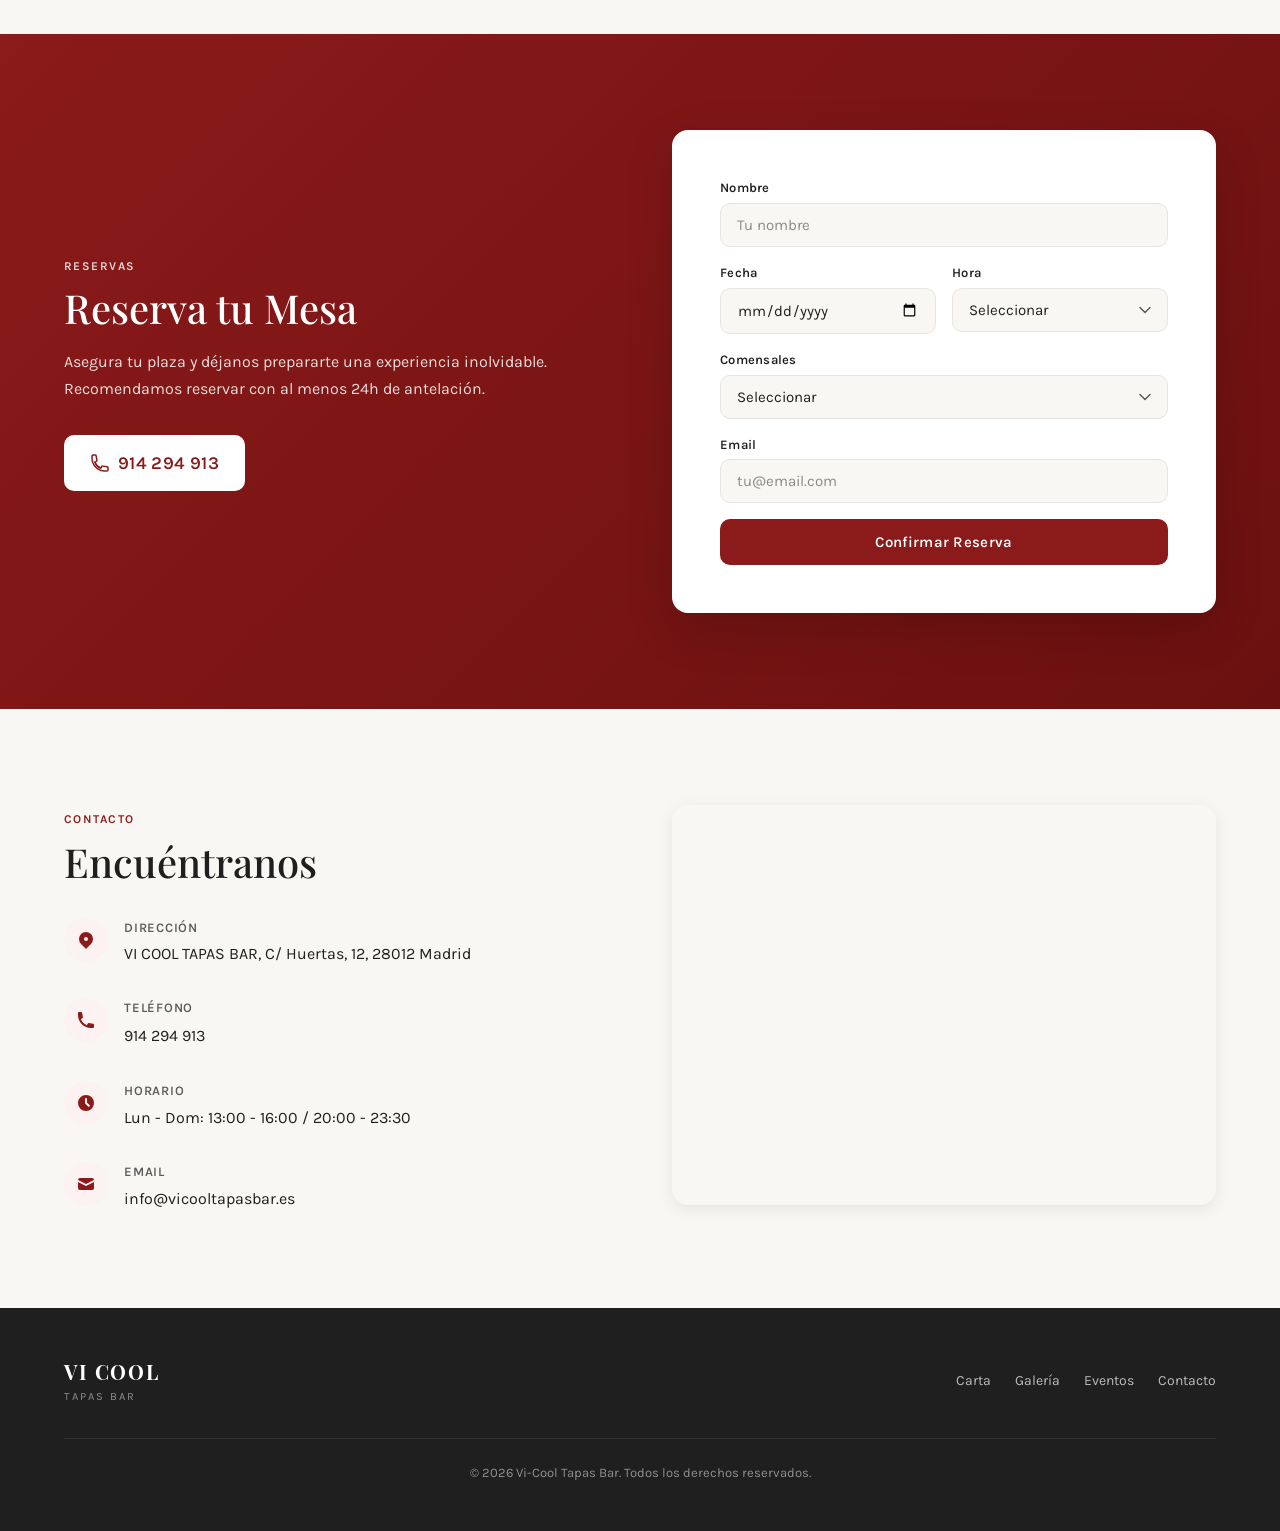
==== commit 951cbef2: "Add files via upload" ====
--- a/index.html
+++ b/index.html
@@ -22,20 +22,20 @@
             </a>
 
             <ul class="nav__menu" id="navMenu" role="menubar">
-                <li role="none"><a href="/carta/" class="nav__link" role="menuitem">Carta</a></li>
-                <li role="none"><a href="/#galeria" class="nav__link" role="menuitem">Galería</a></li>
-                <li role="none"><a href="/#eventos" class="nav__link" role="menuitem">Eventos</a></li>
-                <li role="none"><a href="/#contacto" class="nav__link" role="menuitem">Contacto</a></li>
+                <li role="none"><a href="#menus" class="nav__link" role="menuitem">Carta</a></li>
+                <li role="none"><a href="#galeria" class="nav__link" role="menuitem">Galería</a></li>
+                <li role="none"><a href="#eventos" class="nav__link" role="menuitem">Eventos</a></li>
+                <li role="none"><a href="#contacto" class="nav__link" role="menuitem">Contacto</a></li>
             </ul>
 
             <div class="nav__actions">
-                <button class="lang-selector__btn" id="langBtn" aria-label="Cambiar idioma" onclick="window.ViCoolCMS && window.ViCoolCMS.toggleLang()">
+                <button class="lang-selector__btn" id="langBtn" aria-label="Cambiar idioma">
                     <span id="currentLang">ES</span>
                     <svg class="lang-selector__arrow" width="12" height="12" viewBox="0 0 12 12" fill="none" aria-hidden="true">
                         <path d="M3 4.5L6 7.5L9 4.5" stroke="currentColor" stroke-width="1.5" stroke-linecap="round" stroke-linejoin="round"/>
                     </svg>
                 </button>
-                <a href="/#reservas" class="btn btn--primary btn--sm nav__cta">Reserva tu mesa</a>
+                <a href="#reservas" class="btn btn--primary btn--sm nav__cta">Reserva tu mesa</a>
             </div>
 
             <button class="nav__hamburger" id="hamburger" aria-label="Abrir menú" aria-expanded="false">
@@ -314,10 +314,10 @@
                     <span class="footer__logo-sub">Tapas Bar</span>
                 </div>
                 <div class="footer__links">
-                    <a href="/carta/" class="footer__link">Carta</a>
-                    <a href="/#galeria" class="footer__link">Galería</a>
-                    <a href="/#eventos" class="footer__link">Eventos</a>
-                    <a href="/#contacto" class="footer__link">Contacto</a>
+                    <a href="#menus" class="footer__link">Carta</a>
+                    <a href="#galeria" class="footer__link">Galería</a>
+                    <a href="#eventos" class="footer__link">Eventos</a>
+                    <a href="#contacto" class="footer__link">Contacto</a>
                 </div>
             </div>
             <div class="footer__bottom">
@@ -333,7 +333,7 @@
             </svg>
             <span>Llamar</span>
         </a>
-        <a href="/#reservas" class="mobile-actions__btn mobile-actions__btn--reserve" aria-label="Reservar mesa">
+        <a href="#reservas" class="mobile-actions__btn mobile-actions__btn--reserve" aria-label="Reservar mesa">
             <svg width="22" height="22" viewBox="0 0 22 22" fill="none" aria-hidden="true">
                 <rect x="2.75" y="4.583" width="16.5" height="14.667" rx="2.75" stroke="currentColor" stroke-width="1.5"/>
                 <path d="M2.75 8.25h16.5M7.333 2.75v3.667M14.667 2.75v3.667" stroke="currentColor" stroke-width="1.5" stroke-linecap="round"/>
@@ -345,26 +345,29 @@
     <script src="js/cms-loader.js"></script>
     <script src="script.js"></script>
     <script>
-        if (window.netlifyIdentity) {
-            window.netlifyIdentity.on('init', function(user) {
-                if (!user) {
-                    window.netlifyIdentity.on('login', function() {
-                        document.location.href = '/admin/';
-                    });
-                }
-            });
-        }
-
-        var langBtn = document.getElementById('langBtn');
-        if (langBtn) {
-            langBtn.addEventListener('click', function() {
-                if (window.ViCoolCMS) {
-                    window.ViCoolCMS.toggleLang();
-                    var lang = window.ViCoolCMS.getLang();
-                    document.getElementById('currentLang').textContent = lang.toUpperCase();
-                }
-            });
-        }
+        (function() {
+            if (window.netlifyIdentity) {
+                window.netlifyIdentity.on('init', function(user) {
+                    if (!user) {
+                        window.netlifyIdentity.on('login', function() {
+                            document.location.href = '/admin/';
+                        });
+                    }
+                });
+            }
+
+            var langBtn = document.getElementById('langBtn');
+            if (langBtn) {
+                langBtn.addEventListener('click', function() {
+                    if (window.ViCoolCMS) {
+                        window.ViCoolCMS.toggleLang();
+                        var lang = window.ViCoolCMS.getLang();
+                        var currentLangEl = document.getElementById('currentLang');
+                        if (currentLangEl) currentLangEl.textContent = lang.toUpperCase();
+                    }
+                });
+            }
+        })();
     </script>
 </body>
 </html>
--- a/styles.css
+++ b/styles.css
@@ -720,6 +720,167 @@
     margin: 0 auto;
 }
 
+.menu-card--destacado {
+    border-color: var(--color-primary);
+    position: relative;
+    box-shadow: 0 0 0 2px rgba(139, 26, 26, 0.1);
+}
+
+.menu-card__badge {
+    display: inline-block;
+    background: var(--color-primary);
+    color: var(--color-white);
+    font-size: 0.6875rem;
+    font-weight: 700;
+    text-transform: uppercase;
+    letter-spacing: 0.08em;
+    padding: 0.25rem 0.75rem;
+    border-radius: 999px;
+    margin-bottom: var(--space-sm);
+}
+
+.menu-card__image {
+    width: 100%;
+    height: 180px;
+    overflow: hidden;
+    border-radius: var(--radius-sm);
+    margin-bottom: var(--space-md);
+}
+
+.menu-card__image img {
+    width: 100%;
+    height: 100%;
+    object-fit: cover;
+    transition: transform 400ms var(--ease-out);
+}
+
+.menu-card:hover .menu-card__image img {
+    transform: scale(1.05);
+}
+
+.menu-card__alergenos {
+    margin-top: var(--space-md);
+    padding-top: var(--space-md);
+    border-top: 1px solid var(--color-border-light);
+    display: flex;
+    flex-wrap: wrap;
+    gap: 4px;
+    align-items: center;
+}
+
+.menu-card__alergenos-label {
+    font-size: 0.75rem;
+    font-weight: 600;
+    color: var(--color-foreground-muted);
+    margin-right: 4px;
+}
+
+.menu-card__alergeno {
+    font-size: 0.6875rem;
+    font-weight: 500;
+    padding: 2px 8px;
+    background: #FEF2F2;
+    color: #8B1A1A;
+    border-radius: 999px;
+    border: 1px solid #FECACA;
+}
+
+/* ========================================
+   EVENTOS SECTION
+   ======================================== */
+
+.eventos__grid {
+    display: grid;
+    grid-template-columns: repeat(auto-fill, minmax(340px, 1fr));
+    gap: var(--space-xl);
+}
+
+.evento-card {
+    background: var(--color-white);
+    border: 1px solid var(--color-border);
+    border-radius: var(--radius-lg);
+    overflow: hidden;
+    transition: all var(--transition-smooth);
+}
+
+.evento-card:hover {
+    box-shadow: var(--shadow-md);
+    transform: translateY(-4px);
+    border-color: var(--color-primary);
+}
+
+.evento-card__image {
+    width: 100%;
+    height: 200px;
+    overflow: hidden;
+}
+
+.evento-card__image img {
+    width: 100%;
+    height: 100%;
+    object-fit: cover;
+    transition: transform 600ms var(--ease-out);
+}
+
+.evento-card:hover .evento-card__image img {
+    transform: scale(1.05);
+}
+
+.evento-card__body {
+    padding: var(--space-xl);
+}
+
+.evento-card__fecha {
+    display: block;
+    font-size: 0.8125rem;
+    font-weight: 600;
+    color: var(--color-primary);
+    text-transform: uppercase;
+    letter-spacing: 0.06em;
+    margin-bottom: var(--space-sm);
+}
+
+.evento-card__title {
+    font-family: var(--font-display);
+    font-size: 1.25rem;
+    font-weight: 500;
+    margin-bottom: var(--space-sm);
+    color: var(--color-foreground);
+}
+
+.evento-card__desc {
+    font-size: 0.9375rem;
+    color: var(--color-foreground-muted);
+    line-height: 1.6;
+    margin-bottom: var(--space-md);
+}
+
+.evento-card__ubicacion {
+    font-size: 0.875rem;
+    color: var(--color-foreground-muted);
+    margin-bottom: var(--space-md);
+}
+
+.evento-card__cta {
+    margin-top: var(--space-sm);
+}
+
+.eventos__empty {
+    text-align: center;
+    padding: 3rem;
+    color: var(--color-foreground-muted);
+    font-size: 1rem;
+    background: var(--color-surface);
+    border-radius: var(--radius-lg);
+    border: 1px dashed var(--color-border);
+}
+
+@media (max-width: 768px) {
+    .eventos__grid {
+        grid-template-columns: 1fr;
+    }
+}
+
 /* ========================================
    GALERÍA SECTION
    ======================================== */
